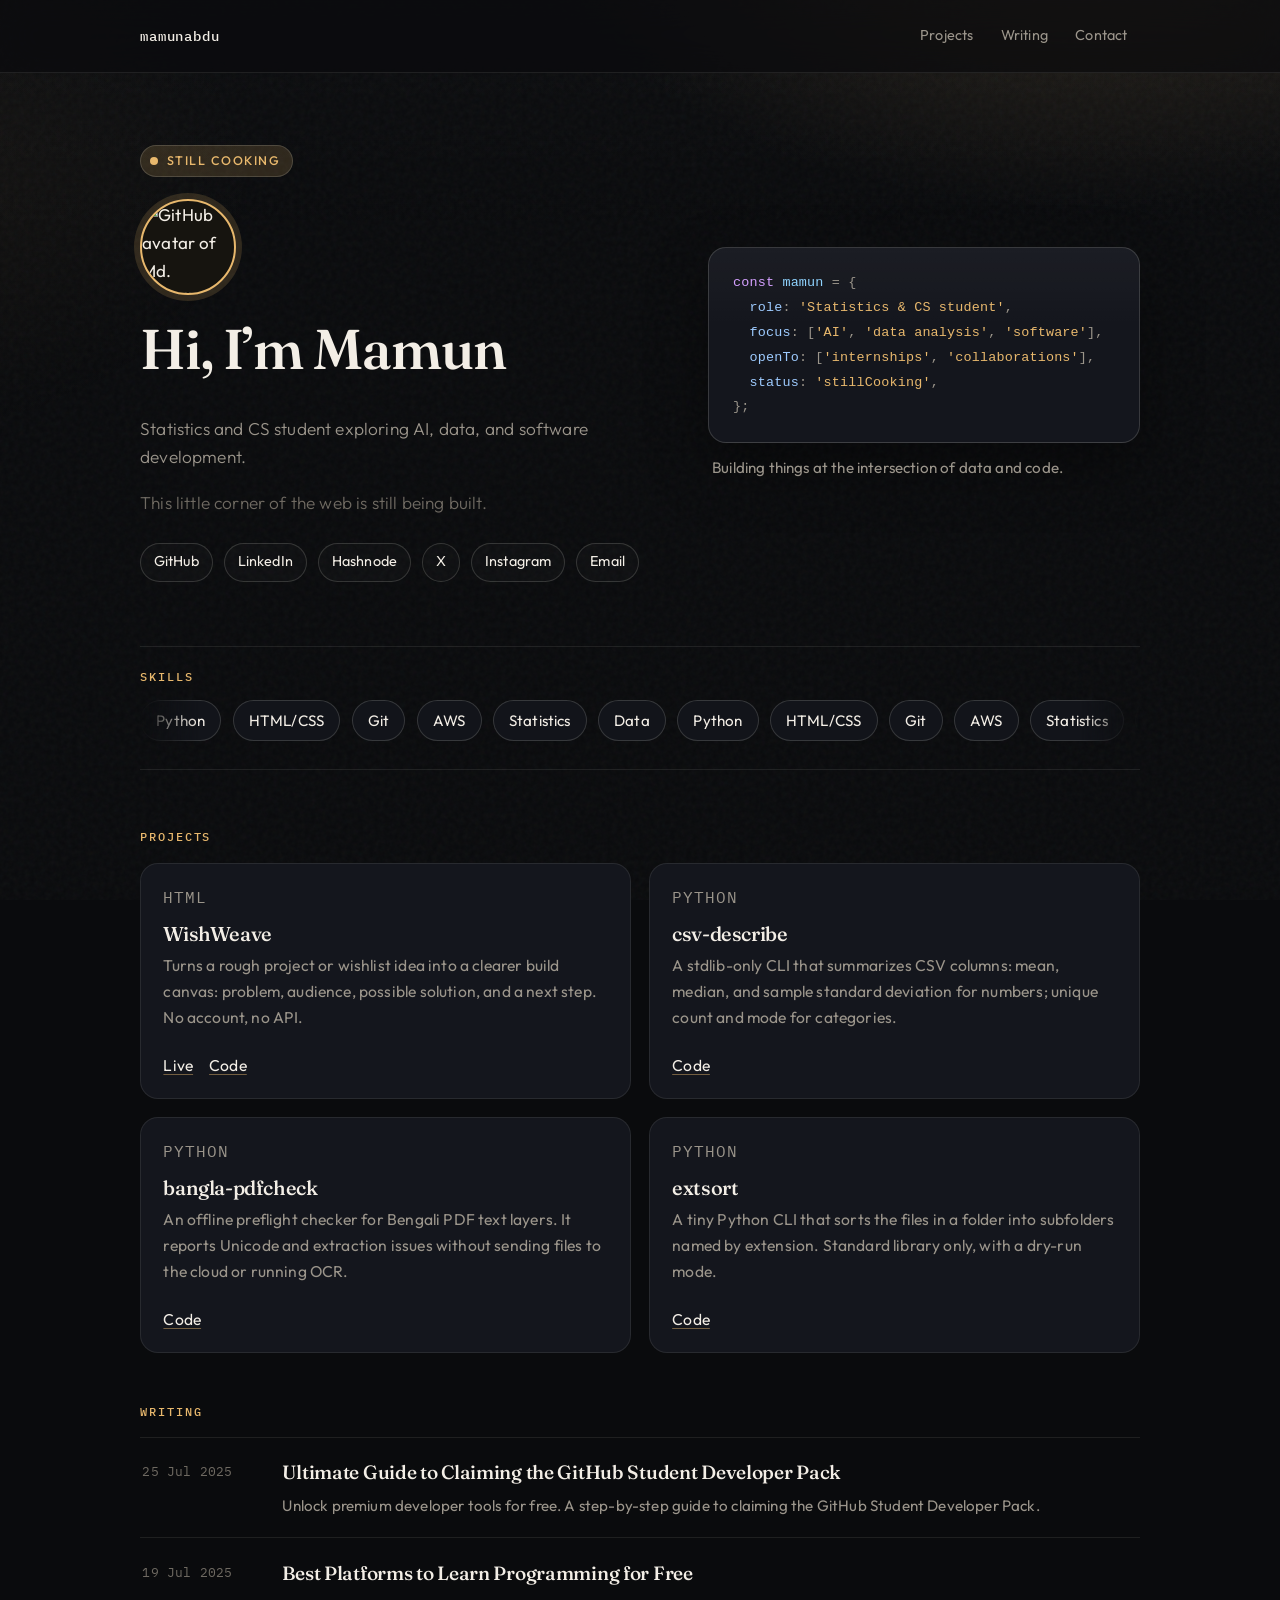
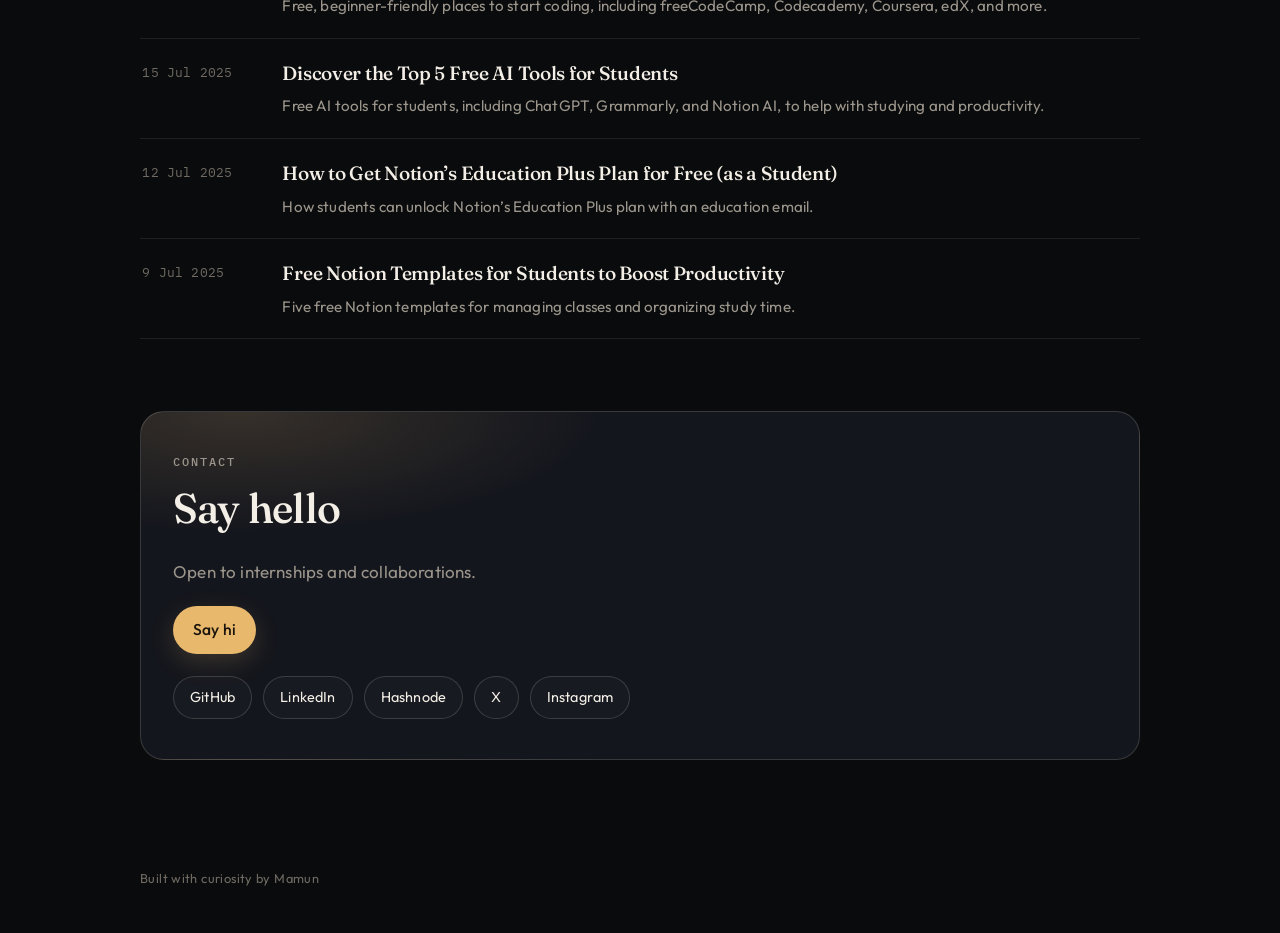
==== index.html @ 22024503 "Add caption under code card" ====
<!DOCTYPE html>
<html lang="en">
<head>
  <meta charset="utf-8" />
  <meta name="viewport" content="width=device-width, initial-scale=1" />
  <title>Md. Abdullah Al Mamun · Still cooking</title>
  <meta name="description" content="Statistics and CS student exploring AI, data, and software development." />
  <meta name="author" content="Md. Abdullah Al Mamun" />
  <meta name="theme-color" content="#0a0b0d" />
  <link rel="canonical" href="https://mamunabdu.com/" />

  <meta property="og:type" content="website" />
  <meta property="og:title" content="Md. Abdullah Al Mamun · Still cooking" />
  <meta property="og:description" content="Statistics and CS student exploring AI, data, and software development." />
  <meta property="og:url" content="https://mamunabdu.com/" />
  <meta property="og:image" content="https://mamunabdu.com/og-image.png" />
  <meta property="og:image:width" content="1200" />
  <meta property="og:image:height" content="630" />
  <meta property="og:site_name" content="mamunabdu.com" />
  <meta property="og:locale" content="en_US" />

  <meta name="twitter:card" content="summary_large_image" />
  <meta name="twitter:site" content="@mamunabdux" />
  <meta name="twitter:title" content="Md. Abdullah Al Mamun · Still cooking" />
  <meta name="twitter:description" content="Statistics and CS student exploring AI, data, and software development." />
  <meta name="twitter:image" content="https://mamunabdu.com/og-image.png" />

  <link rel="icon" href="favicon.ico" sizes="any" />
  <link rel="icon" type="image/png" sizes="32x32" href="favicon-32.png" />
  <link rel="icon" type="image/png" sizes="64x64" href="favicon-64.png" />
  <link rel="apple-touch-icon" href="apple-touch-icon.png" />

  <link rel="preconnect" href="https://fonts.googleapis.com" />
  <link rel="preconnect" href="https://fonts.gstatic.com" crossorigin />
  <link href="https://fonts.googleapis.com/css2?family=Fraunces:SOFT,opsz,wght@50,9..144,400..700&family=IBM+Plex+Mono:wght@400;500&family=Outfit:wght@300;400;500;600&display=swap" rel="stylesheet" />
  <link rel="stylesheet" href="styles.css" />
  <script>document.documentElement.classList.add("js");</script>
</head>
<body>
  <a class="skip" href="#main">Skip to content</a>

  <header class="site-header">
    <div class="header-inner">
      <a class="wordmark" href="./">mamunabdu</a>
      <nav aria-label="Primary">
        <a href="#projects">Projects</a>
        <a href="#writing">Writing</a>
        <a href="#contact">Contact</a>
      </nav>
    </div>
  </header>

  <main id="main">
    <section class="hero">
      <div class="hero-copy">
        <p class="status"><span class="ember" aria-hidden="true"></span> Still cooking</p>
        <img
          class="avatar"
          src="https://avatars.githubusercontent.com/u/95682988?v=4"
          alt="GitHub avatar of Md. Abdullah Al Mamun, a pixel-art hooded figure"
          width="128"
          height="128"
        />
        <h1>Hi, I’m Mamun</h1>
        <p class="lede">
          Statistics and CS student exploring AI, data, and software development.
        </p>
        <p class="lede lede-soft">
          This little corner of the web is still being built.
        </p>
        <div class="socials" aria-label="Social links">
          <a href="https://github.com/mamun-abdu" target="_blank" rel="noopener noreferrer">GitHub</a>
          <a href="https://linkedin.com/in/mamunabdu" target="_blank" rel="noopener noreferrer">LinkedIn</a>
          <a href="https://mamunabdu.hashnode.dev/" target="_blank" rel="noopener noreferrer">Hashnode</a>
          <a href="https://x.com/mamunabdux" target="_blank" rel="noopener noreferrer">X</a>
          <a href="https://www.instagram.com/mamunabdux" target="_blank" rel="noopener noreferrer">Instagram</a>
          <a href="mailto:hello@mamunabdu.pro.bd">Email</a>
        </div>
      </div>

      <div class="code-wrap">
      <pre class="code-card" tabindex="0" aria-label="A short profile, written as a JavaScript object"><code><span class="kw">const</span> <span class="id">mamun</span> <span class="op">=</span> <span class="p">{</span>
  <span class="key">role</span><span class="p">:</span> <span class="str">'Statistics &amp; CS student'</span><span class="p">,</span>
  <span class="key">focus</span><span class="p">:</span> <span class="p">[</span><span class="str">'AI'</span><span class="p">,</span> <span class="str">'data analysis'</span><span class="p">,</span> <span class="str">'software'</span><span class="p">],</span>
  <span class="key">openTo</span><span class="p">:</span> <span class="p">[</span><span class="str">'internships'</span><span class="p">,</span> <span class="str">'collaborations'</span><span class="p">],</span>
  <span class="key">status</span><span class="p">:</span> <span class="str">'stillCooking'</span><span class="p">,</span>
<span class="p">};</span></code></pre>
        <p class="code-caption">Building things at the intersection of data and code.</p>
      </div>
    </section>

    <section class="skills reveal" aria-label="Skills">
      <p class="eyebrow">Skills</p>
      <div class="marquee" data-marquee>
        <div class="marquee-track">
          <ul class="skill-list">
            <li>Python</li>
            <li>HTML/CSS</li>
            <li>Git</li>
            <li>AWS</li>
            <li>Statistics</li>
            <li>Data</li>
          </ul>
          <ul class="skill-list" aria-hidden="true">
            <li>Python</li>
            <li>HTML/CSS</li>
            <li>Git</li>
            <li>AWS</li>
            <li>Statistics</li>
            <li>Data</li>
          </ul>
        </div>
      </div>
    </section>

    <section id="projects" class="section reveal">
      <h2 class="section-heading">Projects</h2>
      <div class="card-grid">
        <article class="card">
          <p class="card-meta"><span>HTML</span></p>
          <h3><a href="https://github.com/mamun-abdu/wishweave-showcase" target="_blank" rel="noopener noreferrer">WishWeave</a></h3>
          <p>Turns a rough project or wishlist idea into a clearer build canvas: problem, audience, possible solution, and a next step. No account, no API.</p>
          <p class="card-links">
            <a href="https://mamun-abdu.github.io/wishweave-showcase/" target="_blank" rel="noopener noreferrer">Live</a>
            <a href="https://github.com/mamun-abdu/wishweave-showcase" target="_blank" rel="noopener noreferrer">Code</a>
          </p>
        </article>
        <article class="card">
          <p class="card-meta"><span>Python</span></p>
          <h3><a href="https://github.com/mamun-abdu/csv-describe" target="_blank" rel="noopener noreferrer">csv-describe</a></h3>
          <p>A stdlib-only CLI that summarizes CSV columns: mean, median, and sample standard deviation for numbers; unique count and mode for categories.</p>
          <p class="card-links">
            <a href="https://github.com/mamun-abdu/csv-describe" target="_blank" rel="noopener noreferrer">Code</a>
          </p>
        </article>
        <article class="card">
          <p class="card-meta"><span>Python</span></p>
          <h3><a href="https://github.com/mamun-abdu/bangla-pdfcheck" target="_blank" rel="noopener noreferrer">bangla-pdfcheck</a></h3>
          <p>An offline preflight checker for Bengali PDF text layers. It reports Unicode and extraction issues without sending files to the cloud or running OCR.</p>
          <p class="card-links">
            <a href="https://github.com/mamun-abdu/bangla-pdfcheck" target="_blank" rel="noopener noreferrer">Code</a>
          </p>
        </article>
        <article class="card">
          <p class="card-meta"><span>Python</span></p>
          <h3><a href="https://github.com/mamun-abdu/extsort" target="_blank" rel="noopener noreferrer">extsort</a></h3>
          <p>A tiny Python CLI that sorts the files in a folder into subfolders named by extension. Standard library only, with a dry-run mode.</p>
          <p class="card-links">
            <a href="https://github.com/mamun-abdu/extsort" target="_blank" rel="noopener noreferrer">Code</a>
          </p>
        </article>
      </div>
    </section>

    <section id="writing" class="section reveal">
      <h2 class="section-heading">Writing</h2>
      <ul class="post-list" id="posts">
        <!-- Filled by script.js; static fallback is also in the markup below for no-JS. -->
        <li>
          <a href="https://mamunabdu.hashnode.dev/ultimate-guide-to-claiming-the-github-student-developer-pack" target="_blank" rel="noopener noreferrer">
            <time datetime="2025-07-25">25 Jul 2025</time>
            <span class="post-title">Ultimate Guide to Claiming the GitHub Student Developer Pack</span>
            <span class="post-brief">Unlock premium developer tools for free. A step-by-step guide to claiming the GitHub Student Developer Pack.</span>
          </a>
        </li>
        <li>
          <a href="https://mamunabdu.hashnode.dev/best-platforms-to-learn-programming-for-free" target="_blank" rel="noopener noreferrer">
            <time datetime="2025-07-19">19 Jul 2025</time>
            <span class="post-title">Best Platforms to Learn Programming for Free</span>
            <span class="post-brief">Free, beginner-friendly places to start coding, including freeCodeCamp, Codecademy, Coursera, edX, and more.</span>
          </a>
        </li>
        <li>
          <a href="https://mamunabdu.hashnode.dev/discover-the-top-5-free-ai-tools-for-students" target="_blank" rel="noopener noreferrer">
            <time datetime="2025-07-15">15 Jul 2025</time>
            <span class="post-title">Discover the Top 5 Free AI Tools for Students</span>
            <span class="post-brief">Free AI tools for students, including ChatGPT, Grammarly, and Notion AI, to help with studying and productivity.</span>
          </a>
        </li>
        <li>
          <a href="https://mamunabdu.hashnode.dev/how-to-get-notions-education-plus-plan-for-free-as-a-student" target="_blank" rel="noopener noreferrer">
            <time datetime="2025-07-12">12 Jul 2025</time>
            <span class="post-title">How to Get Notion’s Education Plus Plan for Free (as a Student)</span>
            <span class="post-brief">How students can unlock Notion’s Education Plus plan with an education email.</span>
          </a>
        </li>
        <li>
          <a href="https://mamunabdu.hashnode.dev/free-notion-templates-for-students-to-boost-productivity" target="_blank" rel="noopener noreferrer">
            <time datetime="2025-07-09">9 Jul 2025</time>
            <span class="post-title">Free Notion Templates for Students to Boost Productivity</span>
            <span class="post-brief">Five free Notion templates for managing classes and organizing study time.</span>
          </a>
        </li>
      </ul>
    </section>

    <section id="contact" class="contact reveal">
      <p class="eyebrow">Contact</p>
      <h2>Say hello</h2>
      <p>
        Open to internships and collaborations.
      </p>
      <a class="email-btn" href="mailto:hello@mamunabdu.pro.bd">Say hi</a>
      <div class="socials socials-lg" aria-label="Social links">
        <a href="https://github.com/mamun-abdu" target="_blank" rel="noopener noreferrer">GitHub</a>
        <a href="https://linkedin.com/in/mamunabdu" target="_blank" rel="noopener noreferrer">LinkedIn</a>
        <a href="https://mamunabdu.hashnode.dev/" target="_blank" rel="noopener noreferrer">Hashnode</a>
        <a href="https://x.com/mamunabdux" target="_blank" rel="noopener noreferrer">X</a>
        <a href="https://www.instagram.com/mamunabdux" target="_blank" rel="noopener noreferrer">Instagram</a>
      </div>
    </section>
  </main>

  <footer class="site-footer">
    <p>Built with curiosity by Mamun</p>
  </footer>

  <script src="script.js"></script>
</body>
</html>
---- styles.css ----
/* mamunabdu.com — dark, warm, still cooking */
:root {
  --bg: #0a0b0d;
  --bg-elev: #12141a;
  --bg-card: #14161d;
  --text: #f3eee6;
  --muted: #9b958b;
  --faint: #6f6a62;
  --accent: #e8b86d;
  --accent-dim: rgba(232, 184, 109, 0.16);
  --accent-glow: rgba(232, 184, 109, 0.22);
  --line: rgba(243, 238, 230, 0.09);
  --line-strong: rgba(243, 238, 230, 0.16);
  --shadow: 0 24px 60px rgba(0, 0, 0, 0.35);
  --serif: "Fraunces", "Times New Roman", serif;
  --sans: "Outfit", system-ui, sans-serif;
  --mono: "IBM Plex Mono", ui-monospace, monospace;
  --radius: 18px;
  --max: 1080px;
  --header: 72px;
}

*,
*::before,
*::after {
  box-sizing: border-box;
}

html {
  scroll-behavior: smooth;
  scroll-padding-top: calc(var(--header) + 0.75rem);
}

html:focus-within {
  scroll-behavior: smooth;
}

#projects,
#writing,
#contact {
  scroll-margin-top: calc(var(--header) + 0.75rem);
}

body {
  margin: 0;
  min-height: 100vh;
  background: var(--bg);
  color: var(--text);
  font-family: var(--sans);
  font-weight: 400;
  font-size: 1.0625rem;
  line-height: 1.65;
  letter-spacing: 0.01em;
  text-rendering: optimizeLegibility;
  -webkit-font-smoothing: antialiased;
}

body::before {
  content: "";
  position: fixed;
  inset: 0;
  pointer-events: none;
  z-index: 0;
  background:
    radial-gradient(900px 500px at 85% -10%, rgba(232, 184, 109, 0.14), transparent 60%),
    radial-gradient(700px 480px at -10% 20%, rgba(232, 184, 109, 0.05), transparent 55%),
    linear-gradient(180deg, rgba(255, 255, 255, 0.015), transparent 28%);
}

body::after {
  content: "";
  position: fixed;
  inset: 0;
  pointer-events: none;
  z-index: 1;
  opacity: 0.04;
  background-image: url("data:image/svg+xml,%3Csvg viewBox='0 0 200 200' xmlns='http://www.w3.org/2000/svg'%3E%3Cfilter id='n'%3E%3CfeTurbulence type='fractalNoise' baseFrequency='.85' numOctaves='4' stitchTiles='stitch'/%3E%3C/filter%3E%3Crect width='100%25' height='100%25' filter='url(%23n)'/%3E%3C/svg%3E");
}

.skip {
  position: absolute;
  left: 1rem;
  top: -4rem;
  z-index: 20;
  padding: 0.5rem 0.8rem;
  background: var(--accent);
  color: #1a140c;
  border-radius: 8px;
  font-weight: 600;
}

.skip:focus {
  top: 1rem;
}

a {
  color: var(--text);
  text-decoration-color: rgba(232, 184, 109, 0.45);
  text-decoration-thickness: 1px;
  text-underline-offset: 0.22em;
  transition: color 0.2s ease, text-decoration-color 0.2s ease;
}

a:hover {
  color: var(--accent);
  text-decoration-color: var(--accent);
}

:focus-visible {
  outline: 2px solid var(--accent);
  outline-offset: 3px;
  border-radius: 4px;
}

img {
  max-width: 100%;
  display: block;
}

h1, h2, h3 {
  font-family: var(--serif);
  font-optical-sizing: auto;
  font-weight: 520;
  letter-spacing: -0.02em;
  line-height: 1.15;
  margin: 0 0 0.6em;
}

h1 {
  font-size: clamp(2.15rem, 5.4vw, 3.5rem);
  font-weight: 560;
}

h2 {
  font-size: clamp(1.8rem, 3.4vw, 2.6rem);
}

h3 {
  font-size: 1.25rem;
  margin-bottom: 0.4em;
}

p {
  margin: 0 0 1em;
}

.site-header,
main,
.site-footer {
  position: relative;
  z-index: 2;
}

.site-header {
  position: sticky;
  top: 0;
  z-index: 10;
  background: color-mix(in srgb, var(--bg) 70%, transparent);
  backdrop-filter: blur(20px) saturate(1.2);
  -webkit-backdrop-filter: blur(20px) saturate(1.2);
  border-bottom: 1px solid var(--line);
}

.header-inner {
  display: flex;
  flex-wrap: nowrap;
  align-items: center;
  justify-content: space-between;
  gap: 1rem;
  max-width: var(--max);
  margin: 0 auto;
  min-height: var(--header);
  padding: 0 clamp(1.25rem, 4vw, 2.5rem);
}

.wordmark {
  flex: 0 1 auto;
  min-width: 0;
  font-family: var(--mono);
  font-size: 0.9rem;
  font-weight: 500;
  letter-spacing: 0.06em;
  text-decoration: none;
  color: var(--text);
  white-space: nowrap;
}

.wordmark:hover {
  color: var(--accent);
}

.site-header nav {
  display: flex;
  align-items: center;
  flex-wrap: nowrap;
  flex: 0 0 auto;
  gap: 0.15rem;
  margin-left: auto;
  white-space: nowrap;
}

.site-header nav a {
  position: relative;
  padding: 0.38rem 0.78rem;
  border-radius: 999px;
  font-size: 0.9rem;
  color: var(--muted);
  text-decoration: none;
  transition: color 0.2s ease, background 0.2s ease;
}

.site-header nav a:hover {
  color: var(--text);
  background: rgba(243, 238, 230, 0.05);
}

.site-header nav a.is-active,
.site-header nav a[aria-current="location"] {
  color: var(--text);
  background: var(--accent-dim);
}

main {
  max-width: var(--max);
  margin: 0 auto;
  padding: 0 clamp(1.25rem, 4vw, 2.5rem) 5rem;
}

.hero {
  display: grid;
  grid-template-columns: minmax(0, 1.1fr) minmax(280px, 0.9fr);
  gap: 3rem 2.5rem;
  align-items: center;
  padding: 4.5rem 0 3.5rem;
}

.hero-copy {
  min-width: 0;
}

.status {
  display: inline-flex;
  align-items: center;
  gap: 0.55rem;
  margin: 0 0 1.4rem;
  padding: 0.28rem 0.75rem 0.28rem 0.55rem;
  border: 1px solid var(--line-strong);
  border-radius: 999px;
  background: var(--accent-dim);
  color: var(--accent);
  font-size: 0.78rem;
  font-weight: 500;
  letter-spacing: 0.12em;
  text-transform: uppercase;
}

.ember {
  width: 8px;
  height: 8px;
  border-radius: 50%;
  background: var(--accent);
  box-shadow: 0 0 0 0 var(--accent-glow);
  animation: pulse 2.2s ease-out infinite;
}

@keyframes pulse {
  0% { box-shadow: 0 0 0 0 var(--accent-glow); }
  70% { box-shadow: 0 0 0 10px transparent; }
  100% { box-shadow: 0 0 0 0 transparent; }
}

.avatar {
  width: 96px;
  height: 96px;
  margin: 0 0 1.35rem;
  border-radius: 50%;
  border: 2px solid var(--accent);
  background: #16140f;
  box-shadow: 0 0 0 6px var(--accent-dim);
  image-rendering: pixelated;
  image-rendering: crisp-edges;
}

.lede {
  max-width: 38rem;
  color: var(--muted);
  font-size: 1.08rem;
  font-weight: 300;
}

.lede-soft {
  color: var(--faint);
}

.socials {
  display: flex;
  flex-wrap: wrap;
  gap: 0.55rem 0.7rem;
  margin-top: 1.6rem;
}

.socials a {
  display: inline-flex;
  align-items: center;
  padding: 0.4rem 0.8rem;
  border: 1px solid var(--line-strong);
  border-radius: 999px;
  color: var(--text);
  text-decoration: none;
  font-size: 0.9rem;
  background: rgba(255, 255, 255, 0.02);
}

.socials a:hover {
  border-color: var(--accent);
  background: var(--accent-dim);
  color: var(--accent);
}

.socials-lg a {
  padding: 0.55rem 1rem;
}

.code-wrap {
  min-width: 0;
}

.code-caption {
  margin: 0.9rem 0.25rem 0;
  color: var(--muted);
  font-size: 0.95rem;
  line-height: 1.5;
}

.code-card {
  margin: 0;
  padding: 1.4rem 1.5rem;
  border: 1px solid var(--line-strong);
  border-radius: var(--radius);
  background:
    linear-gradient(180deg, rgba(255,255,255,0.03), transparent 40%),
    var(--bg-card);
  box-shadow: var(--shadow);
  overflow: auto;
  font-family: var(--mono);
  font-size: 0.84rem;
  line-height: 1.7;
  color: var(--text);
}

.code-card .kw { color: #d4a0ff; }
.code-card .id { color: #8fd3ff; }
.code-card .key { color: #9ecbff; }
.code-card .str { color: var(--accent); }
.code-card .op,
.code-card .p { color: var(--muted); }

.skills {
  margin: 0.5rem 0 1rem;
  padding: 1.25rem 0 1.75rem;
  border-top: 1px solid var(--line);
  border-bottom: 1px solid var(--line);
}

.eyebrow {
  margin: 0 0 0.85rem;
  font-family: var(--mono);
  font-size: 0.75rem;
  font-weight: 500;
  letter-spacing: 0.16em;
  text-transform: uppercase;
  color: var(--accent);
}

.marquee {
  overflow: hidden;
  mask-image: linear-gradient(90deg, transparent, #000 6%, #000 94%, transparent);
}

.marquee-track {
  display: flex;
  width: max-content;
  animation: scroll 28s linear infinite;
}

.marquee:hover .marquee-track {
  animation-play-state: paused;
}

@keyframes scroll {
  from { transform: translateX(0); }
  to { transform: translateX(-50%); }
}

.skill-list {
  display: flex;
  gap: 0.7rem;
  margin: 0;
  padding: 0 0.7rem 0 0;
  list-style: none;
}

.skill-list li {
  flex: none;
  padding: 0.45rem 0.95rem;
  border: 1px solid var(--line-strong);
  border-radius: 999px;
  background: var(--bg-elev);
  color: var(--text);
  font-size: 0.95rem;
  white-space: nowrap;
}

.section {
  padding: 2.75rem 0 0.5rem;
}

.section-heading {
  font-family: var(--mono);
  font-size: 0.75rem;
  font-weight: 500;
  letter-spacing: 0.16em;
  text-transform: uppercase;
  color: var(--accent);
  margin: 0 0 1.15rem;
}

.card-grid {
  display: grid;
  grid-template-columns: repeat(2, minmax(0, 1fr));
  gap: 1.1rem;
}

.card {
  display: flex;
  flex-direction: column;
  padding: 1.35rem 1.4rem 1.2rem;
  border: 1px solid var(--line);
  border-radius: var(--radius);
  background: var(--bg-card);
  transition: border-color 0.25s ease, transform 0.25s ease, box-shadow 0.25s ease;
}

.card:hover {
  border-color: rgba(232, 184, 109, 0.42);
  transform: translateY(-4px);
  box-shadow: 0 14px 36px rgba(0, 0, 0, 0.3), 0 0 0 1px rgba(232, 184, 109, 0.16);
}

.card-meta {
  display: flex;
  gap: 0.6rem;
  margin: 0 0 0.7rem;
  color: var(--faint);
  font-family: var(--mono);
  font-size: 0.75rem;
  letter-spacing: 0.06em;
  text-transform: uppercase;
}

.card h3 a {
  text-decoration: none;
}

.card p {
  color: var(--muted);
  font-size: 0.98rem;
  flex: 1;
}

.card-links {
  display: flex;
  gap: 1rem;
  margin: 0.4rem 0 0;
  font-size: 0.92rem;
}

.post-list {
  list-style: none;
  margin: 0;
  padding: 0;
  border-top: 1px solid var(--line);
}

.post-list li a {
  display: grid;
  grid-template-columns: 7.5rem 1fr;
  grid-template-areas:
    "time title"
    "time brief";
  column-gap: 1.25rem;
  padding: 1.2rem 0.15rem;
  border-bottom: 1px solid var(--line);
  text-decoration: none;
  color: inherit;
}

.post-list time {
  grid-area: time;
  font-family: var(--mono);
  font-size: 0.8rem;
  color: var(--faint);
  padding-top: 0.25rem;
}

.post-title {
  grid-area: title;
  font-family: var(--serif);
  font-size: 1.2rem;
  font-weight: 520;
  letter-spacing: -0.015em;
}

.post-brief {
  grid-area: brief;
  margin-top: 0.25rem;
  color: var(--muted);
  font-size: 0.95rem;
}

.post-list li a:hover .post-title {
  color: var(--accent);
}

.contact {
  margin-top: 4rem;
  padding: 2.5rem 2rem;
  border: 1px solid var(--line-strong);
  border-radius: 24px;
  background:
    radial-gradient(600px 200px at 10% 0%, var(--accent-dim), transparent 60%),
    var(--bg-card);
}

.contact p {
  max-width: 36rem;
  color: var(--muted);
}

.email-btn {
  display: inline-flex;
  align-items: center;
  justify-content: center;
  margin: 0.15rem 0 1.35rem;
  padding: 0.72rem 1.25rem;
  border-radius: 999px;
  background: var(--accent);
  color: #1a140c;
  font-weight: 500;
  font-size: 0.98rem;
  letter-spacing: 0.01em;
  text-decoration: none;
  box-shadow: 0 8px 24px rgba(232, 184, 109, 0.18);
  transition: background 0.2s ease, transform 0.2s ease, box-shadow 0.2s ease;
}

.email-btn:hover {
  color: #1a140c;
  background: #f0c588;
  text-decoration: none;
  transform: translateY(-1px);
  box-shadow: 0 10px 28px rgba(232, 184, 109, 0.28);
}

.contact .socials {
  margin-top: 0;
}

.site-footer {
  max-width: var(--max);
  margin: 0 auto;
  padding: 1.75rem clamp(1.25rem, 4vw, 2.5rem) 2.75rem;
  color: var(--faint);
  font-size: 0.8rem;
  letter-spacing: 0.03em;
}

.site-footer p {
  margin: 0;
}

::selection {
  background: var(--accent);
  color: #1a140c;
}

.js .reveal {
  opacity: 0;
  transform: translateY(18px);
  transition: opacity 0.7s ease, transform 0.7s ease;
}

.js .reveal.is-visible {
  opacity: 1;
  transform: none;
}

@media (max-width: 860px) {
  .hero {
    grid-template-columns: 1fr;
    padding-top: 2.8rem;
    gap: 2rem;
  }

  .card-grid {
    grid-template-columns: 1fr;
  }

  .post-list li a {
    grid-template-columns: 1fr;
    grid-template-areas:
      "time"
      "title"
      "brief";
    row-gap: 0.2rem;
  }
}

@media (max-width: 600px) {
  :root {
    --header: 52px;
  }

  .header-inner {
    min-height: var(--header);
    gap: 0.4rem;
    padding: 0 1rem;
    -webkit-text-size-adjust: 100%;
    text-size-adjust: 100%;
  }

  .wordmark {
    font-size: 0.8rem;
    letter-spacing: 0.04em;
  }

  .site-header nav {
    gap: 0;
  }

  .site-header nav a {
    font-size: 0.78rem;
    padding: 0.28rem 0.45rem;
  }

  .contact {
    padding: 1.7rem 1.2rem;
  }

  .email-btn {
    width: 100%;
  }
}

/* Prefer hiding the brand text over wrapping the bar. */
@media (max-width: 339px) {
  .wordmark {
    width: 0;
    height: 0;
    margin: 0;
    padding: 0;
    overflow: hidden;
    opacity: 0;
    pointer-events: none;
  }
}

@media (prefers-reduced-motion: reduce) {
  html { scroll-behavior: auto; }
  .ember { animation: none; }
  .marquee { mask-image: none; overflow: visible; }
  .marquee-track { animation: none; width: auto; flex-wrap: wrap; }
  .skill-list[aria-hidden="true"] { display: none; }
  .skill-list { flex-wrap: wrap; padding: 0; }
  .js .reveal,
  .js .reveal.is-visible {
    opacity: 1;
    transform: none;
    transition: none;
  }
  .card,
  .email-btn { transition: none; }
  .card:hover,
  .email-btn:hover { transform: none; }
}
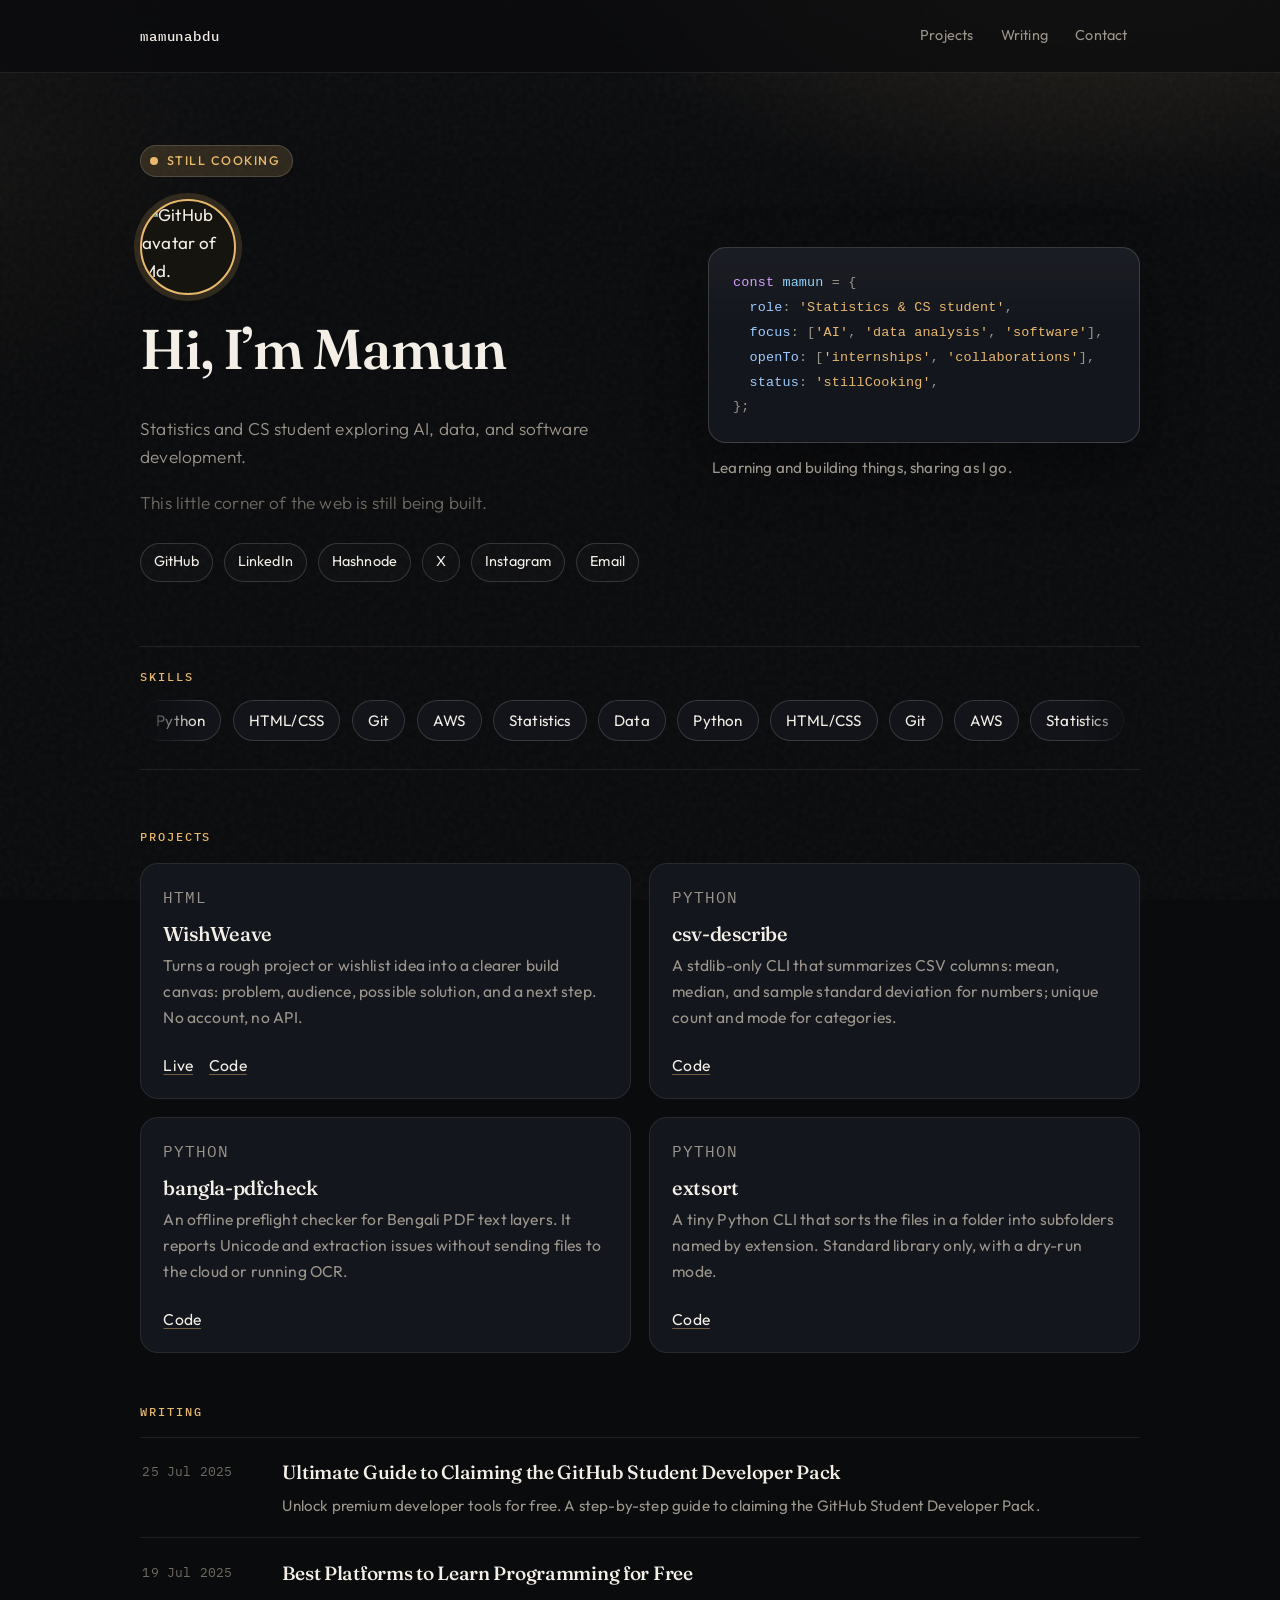
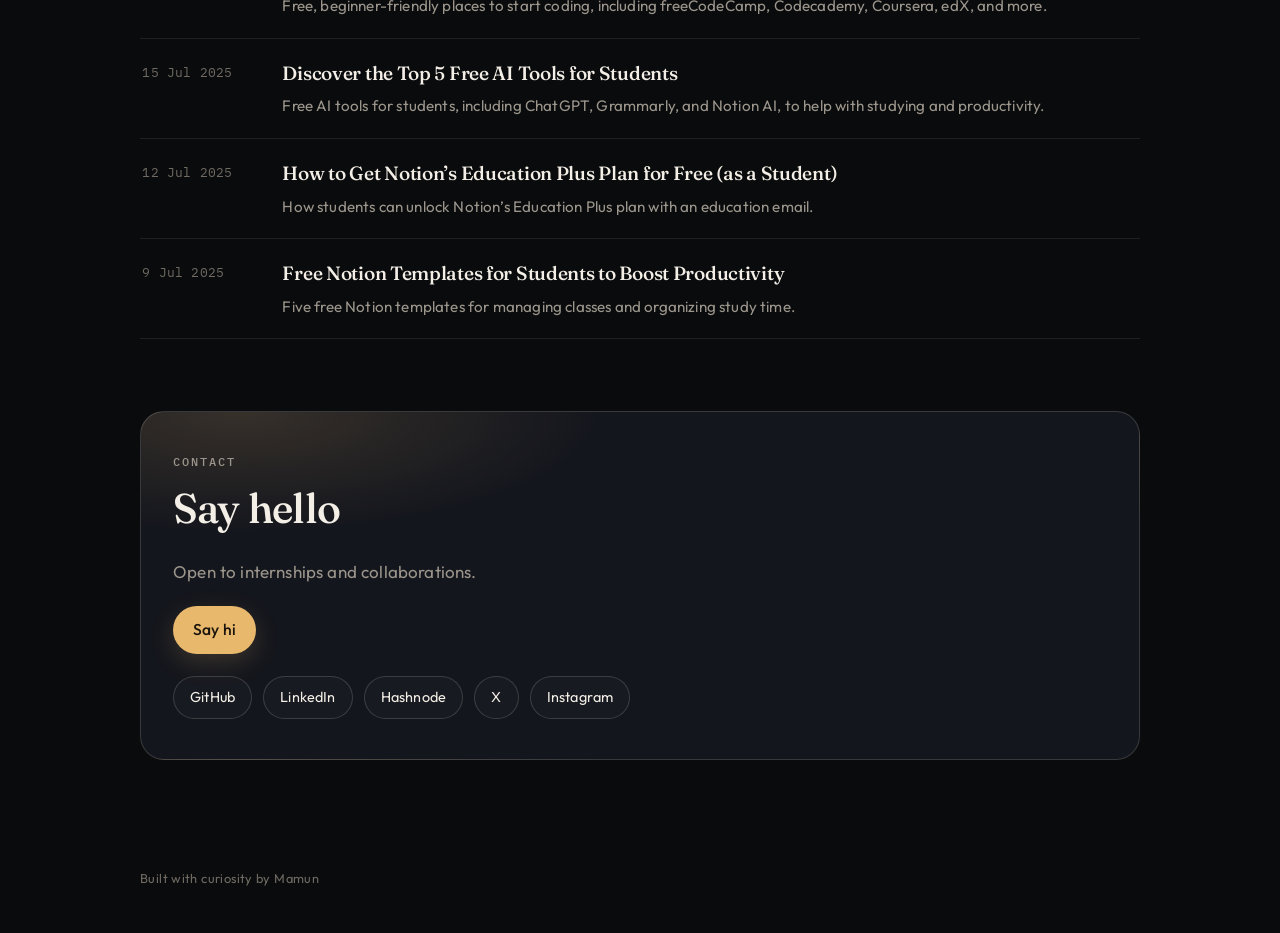
==== commit c285d8bf: "New code card tagline" ====
--- a/index.html
+++ b/index.html
@@ -85,7 +85,7 @@
   <span class="key">openTo</span><span class="p">:</span> <span class="p">[</span><span class="str">'internships'</span><span class="p">,</span> <span class="str">'collaborations'</span><span class="p">],</span>
   <span class="key">status</span><span class="p">:</span> <span class="str">'stillCooking'</span><span class="p">,</span>
 <span class="p">};</span></code></pre>
-        <p class="code-caption">Building things at the intersection of data and code.</p>
+        <p class="code-caption">Learning and building things, sharing as I go.</p>
       </div>
     </section>
 
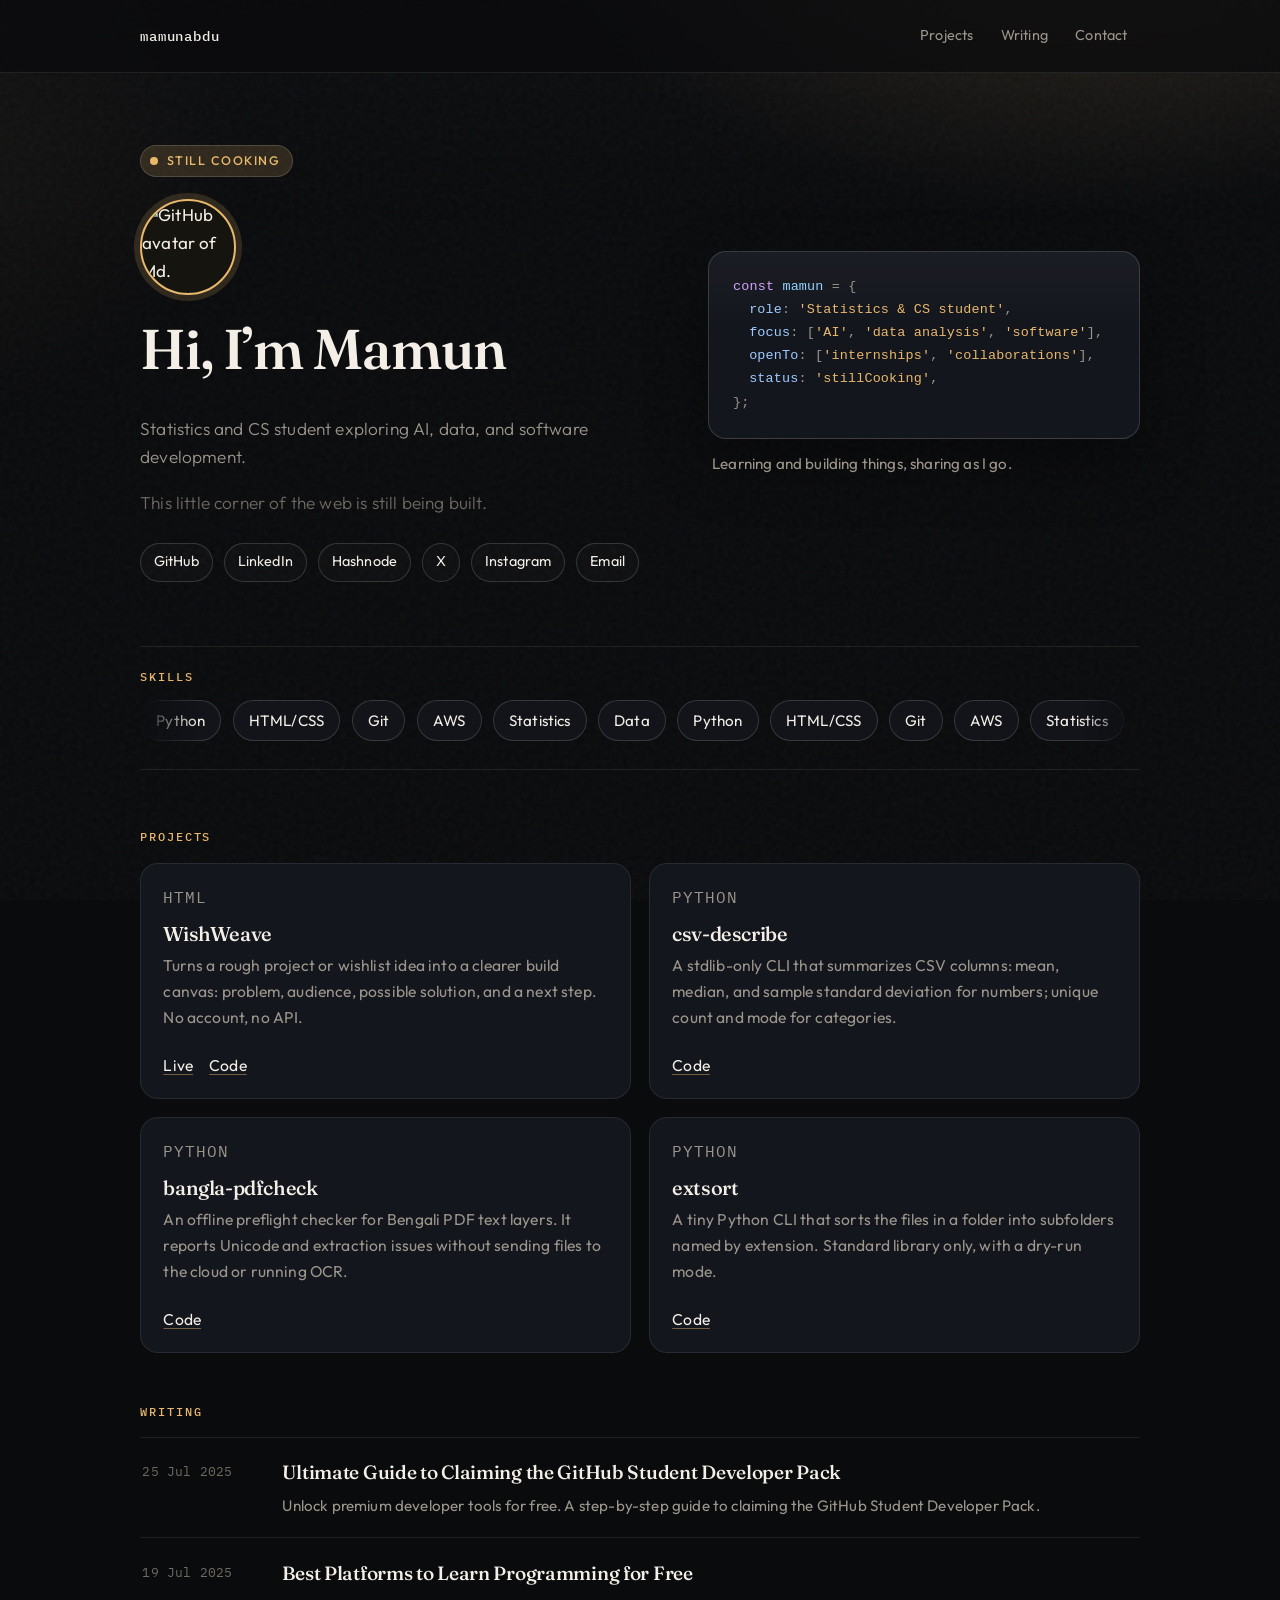
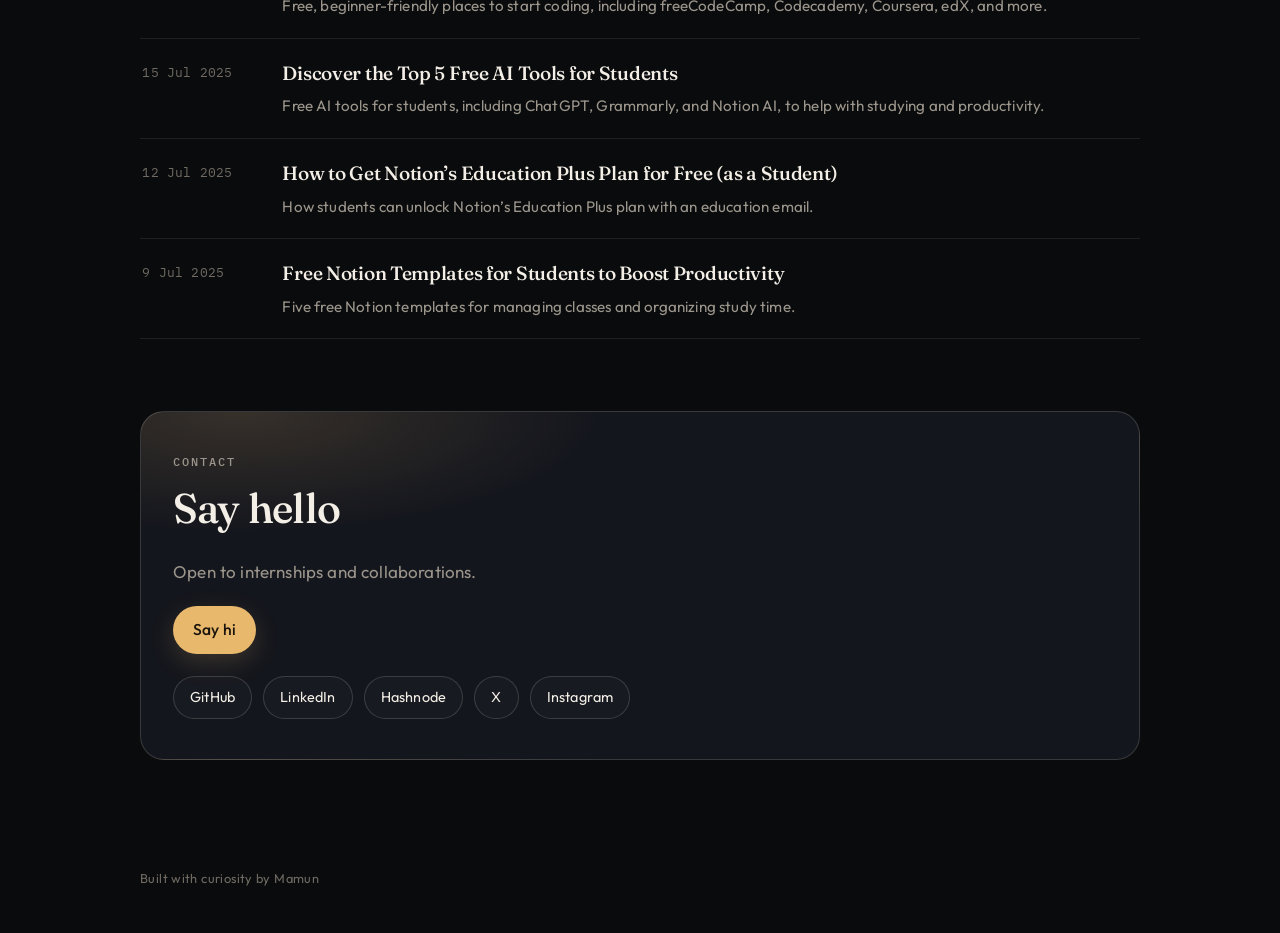
==== commit ca04df83: "QA fixes: nav highlight on click, code card wrap, seamless skills loop, 404 assets, drop failing RSS" ====
--- a/index.html
+++ b/index.html
@@ -79,12 +79,7 @@
       </div>
 
       <div class="code-wrap">
-      <pre class="code-card" tabindex="0" aria-label="A short profile, written as a JavaScript object"><code><span class="kw">const</span> <span class="id">mamun</span> <span class="op">=</span> <span class="p">{</span>
-  <span class="key">role</span><span class="p">:</span> <span class="str">'Statistics &amp; CS student'</span><span class="p">,</span>
-  <span class="key">focus</span><span class="p">:</span> <span class="p">[</span><span class="str">'AI'</span><span class="p">,</span> <span class="str">'data analysis'</span><span class="p">,</span> <span class="str">'software'</span><span class="p">],</span>
-  <span class="key">openTo</span><span class="p">:</span> <span class="p">[</span><span class="str">'internships'</span><span class="p">,</span> <span class="str">'collaborations'</span><span class="p">],</span>
-  <span class="key">status</span><span class="p">:</span> <span class="str">'stillCooking'</span><span class="p">,</span>
-<span class="p">};</span></code></pre>
+      <pre class="code-card" tabindex="0" aria-label="A short profile, written as a JavaScript object"><code><span class="kw">const</span> <span class="id">mamun</span> <span class="op">=</span> <span class="p">{</span><span class="ln"><span class="key">role</span><span class="p">:</span> <span class="str">'Statistics &amp; CS student'</span><span class="p">,</span></span><span class="ln"><span class="key">focus</span><span class="p">:</span> <span class="p">[</span><span class="str">'AI'</span><span class="p">,</span> <span class="str">'data analysis'</span><span class="p">,</span> <span class="str">'software'</span><span class="p">],</span></span><span class="ln"><span class="key">openTo</span><span class="p">:</span> <span class="p">[</span><span class="str">'internships'</span><span class="p">,</span> <span class="str">'collaborations'</span><span class="p">],</span></span><span class="ln"><span class="key">status</span><span class="p">:</span> <span class="str">'stillCooking'</span><span class="p">,</span></span><span class="p">};</span></code></pre>
         <p class="code-caption">Learning and building things, sharing as I go.</p>
       </div>
     </section>
@@ -94,6 +89,22 @@
       <div class="marquee" data-marquee>
         <div class="marquee-track">
           <ul class="skill-list">
+            <li>Python</li>
+            <li>HTML/CSS</li>
+            <li>Git</li>
+            <li>AWS</li>
+            <li>Statistics</li>
+            <li>Data</li>
+          </ul>
+          <ul class="skill-list" aria-hidden="true">
+            <li>Python</li>
+            <li>HTML/CSS</li>
+            <li>Git</li>
+            <li>AWS</li>
+            <li>Statistics</li>
+            <li>Data</li>
+          </ul>
+          <ul class="skill-list" aria-hidden="true">
             <li>Python</li>
             <li>HTML/CSS</li>
             <li>Git</li>
--- a/styles.css
+++ b/styles.css
@@ -35,12 +35,6 @@
   scroll-behavior: smooth;
 }
 
-#projects,
-#writing,
-#contact {
-  scroll-margin-top: calc(var(--header) + 0.75rem);
-}
-
 body {
   margin: 0;
   min-height: 100vh;
@@ -342,16 +336,23 @@
     var(--bg-card);
   box-shadow: var(--shadow);
   overflow: auto;
+  white-space: pre-wrap;
   font-family: var(--mono);
   font-size: 0.84rem;
   line-height: 1.7;
   color: var(--text);
 }
 
+.code-card .ln {
+  display: block;
+  padding-left: 4ch;
+  text-indent: -2ch;
+}
+
 .code-card .kw { color: #d4a0ff; }
 .code-card .id { color: #8fd3ff; }
 .code-card .key { color: #9ecbff; }
-.code-card .str { color: var(--accent); }
+.code-card .str { color: var(--accent); white-space: nowrap; }
 .code-card .op,
 .code-card .p { color: var(--muted); }
 
@@ -380,7 +381,7 @@
 .marquee-track {
   display: flex;
   width: max-content;
-  animation: scroll 28s linear infinite;
+  animation: scroll 56s linear infinite;
 }
 
 .marquee:hover .marquee-track {
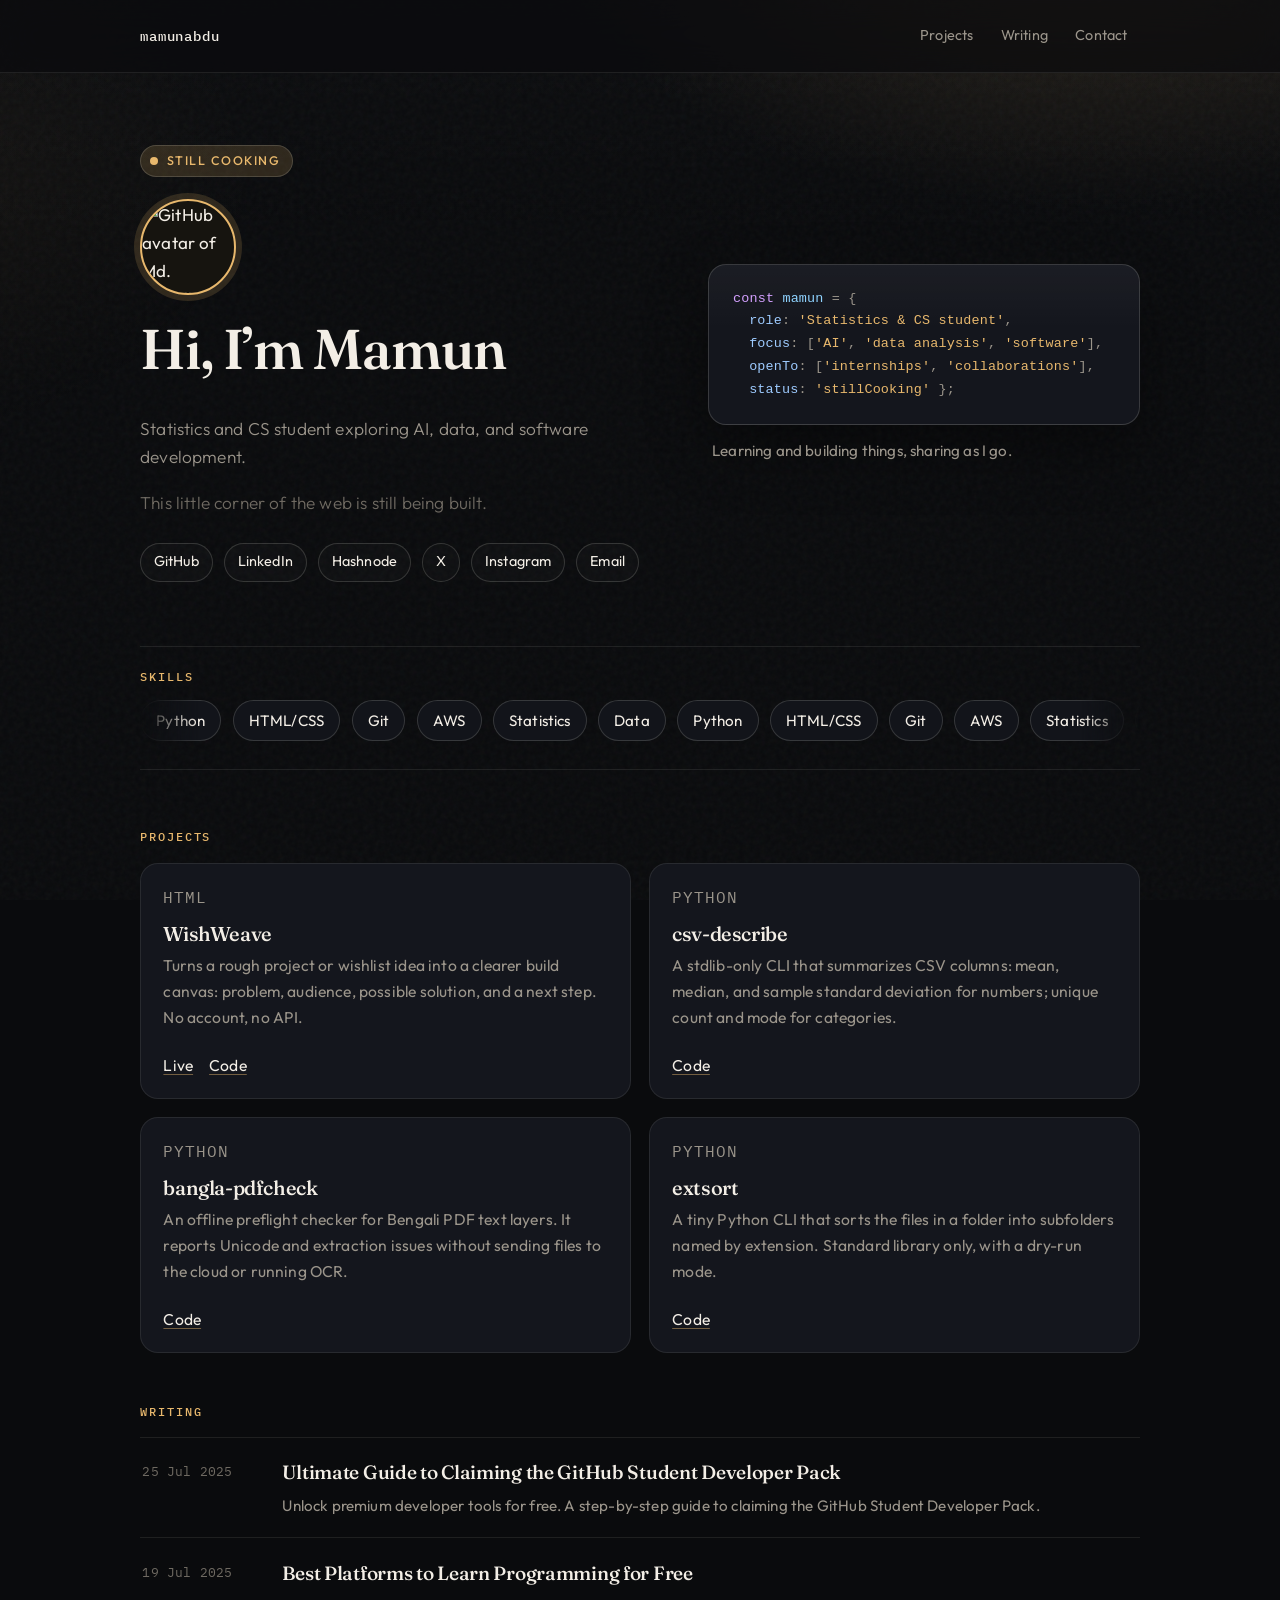
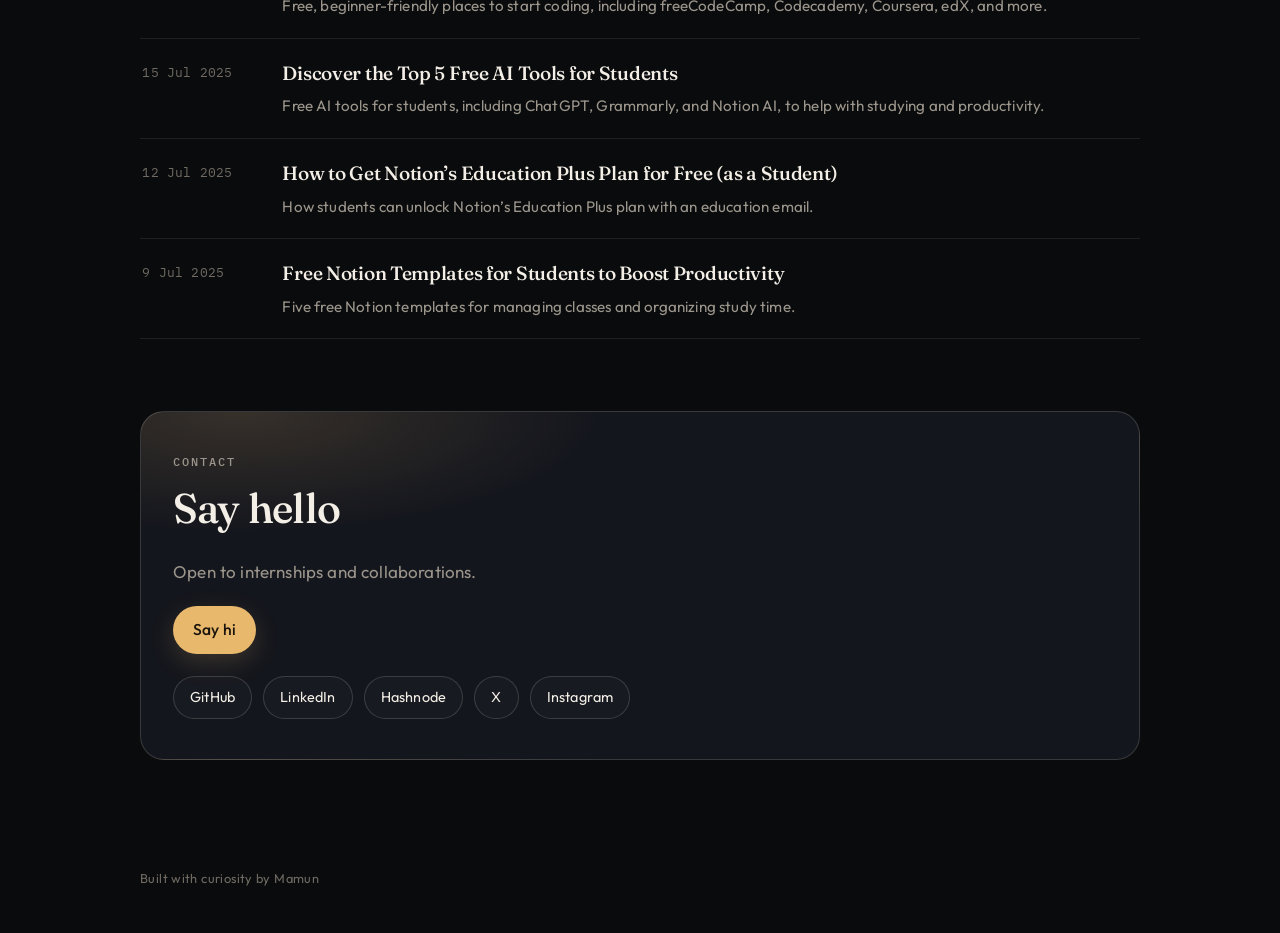
==== commit a513cc9f: "Code card: bracket on last line, line-by-line fade-in with blinking caret" ====
--- a/index.html
+++ b/index.html
@@ -33,7 +33,7 @@
   <link rel="preconnect" href="https://fonts.googleapis.com" />
   <link rel="preconnect" href="https://fonts.gstatic.com" crossorigin />
   <link href="https://fonts.googleapis.com/css2?family=Fraunces:SOFT,opsz,wght@50,9..144,400..700&family=IBM+Plex+Mono:wght@400;500&family=Outfit:wght@300;400;500;600&display=swap" rel="stylesheet" />
-  <link rel="stylesheet" href="styles.css" />
+  <link rel="stylesheet" href="styles.css?v=4" />
   <script>document.documentElement.classList.add("js");</script>
 </head>
 <body>
@@ -79,7 +79,11 @@
       </div>
 
       <div class="code-wrap">
-      <pre class="code-card" tabindex="0" aria-label="A short profile, written as a JavaScript object"><code><span class="kw">const</span> <span class="id">mamun</span> <span class="op">=</span> <span class="p">{</span><span class="ln"><span class="key">role</span><span class="p">:</span> <span class="str">'Statistics &amp; CS student'</span><span class="p">,</span></span><span class="ln"><span class="key">focus</span><span class="p">:</span> <span class="p">[</span><span class="str">'AI'</span><span class="p">,</span> <span class="str">'data analysis'</span><span class="p">,</span> <span class="str">'software'</span><span class="p">],</span></span><span class="ln"><span class="key">openTo</span><span class="p">:</span> <span class="p">[</span><span class="str">'internships'</span><span class="p">,</span> <span class="str">'collaborations'</span><span class="p">],</span></span><span class="ln"><span class="key">status</span><span class="p">:</span> <span class="str">'stillCooking'</span><span class="p">,</span></span><span class="p">};</span></code></pre>
+      <pre class="code-card" tabindex="0" aria-label="A short profile, written as a JavaScript object"><code><span class="ln ln-top" style="--i:0"><span class="kw">const</span> <span class="id">mamun</span> <span class="op">=</span> <span class="p">{</span></span><span class="nl">
+</span><span class="ln" style="--i:1"><span class="key">role</span><span class="p">:</span> <span class="str">'Statistics &amp; CS student'</span><span class="p">,</span></span><span class="nl">
+</span><span class="ln" style="--i:2"><span class="key">focus</span><span class="p">:</span> <span class="p">[</span><span class="str">'AI'</span><span class="p">,</span> <span class="str">'data analysis'</span><span class="p">,</span> <span class="str">'software'</span><span class="p">],</span></span><span class="nl">
+</span><span class="ln" style="--i:3"><span class="key">openTo</span><span class="p">:</span> <span class="p">[</span><span class="str">'internships'</span><span class="p">,</span> <span class="str">'collaborations'</span><span class="p">],</span></span><span class="nl">
+</span><span class="ln" style="--i:4"><span class="key">status</span><span class="p">:</span> <span class="str">'stillCooking'</span> <span class="p">};</span><span class="caret" aria-hidden="true"></span></span></code></pre>
         <p class="code-caption">Learning and building things, sharing as I go.</p>
       </div>
     </section>
@@ -226,6 +230,6 @@
     <p>Built with curiosity by Mamun</p>
   </footer>
 
-  <script src="script.js"></script>
+  <script src="script.js?v=4"></script>
 </body>
 </html>
--- a/styles.css
+++ b/styles.css
@@ -349,6 +349,40 @@
   text-indent: -2ch;
 }
 
+.code-card .nl { display: none; }
+
+.code-card .ln-top {
+  padding-left: 0;
+  text-indent: 0;
+}
+
+.code-card .ln {
+  opacity: 0;
+  transform: translateY(6px);
+  animation: code-in 0.5s ease-out forwards;
+  animation-delay: calc(0.25s + var(--i, 0) * 0.14s);
+}
+
+.code-card .caret {
+  display: inline-block;
+  width: 0.55ch;
+  height: 1.1em;
+  margin-left: 0.35ch;
+  vertical-align: -0.2em;
+  background: var(--accent);
+  opacity: 0;
+  animation: caret-blink 1.1s steps(1) 1.1s infinite;
+}
+
+@keyframes code-in {
+  to { opacity: 1; transform: none; }
+}
+
+@keyframes caret-blink {
+  0%, 49% { opacity: 1; }
+  50%, 100% { opacity: 0; }
+}
+
 .code-card .kw { color: #d4a0ff; }
 .code-card .id { color: #8fd3ff; }
 .code-card .key { color: #9ecbff; }
@@ -669,6 +703,8 @@
 @media (prefers-reduced-motion: reduce) {
   html { scroll-behavior: auto; }
   .ember { animation: none; }
+  .code-card .ln { animation: none; opacity: 1; transform: none; }
+  .code-card .caret { animation: none; opacity: 1; }
   .marquee { mask-image: none; overflow: visible; }
   .marquee-track { animation: none; width: auto; flex-wrap: wrap; }
   .skill-list[aria-hidden="true"] { display: none; }
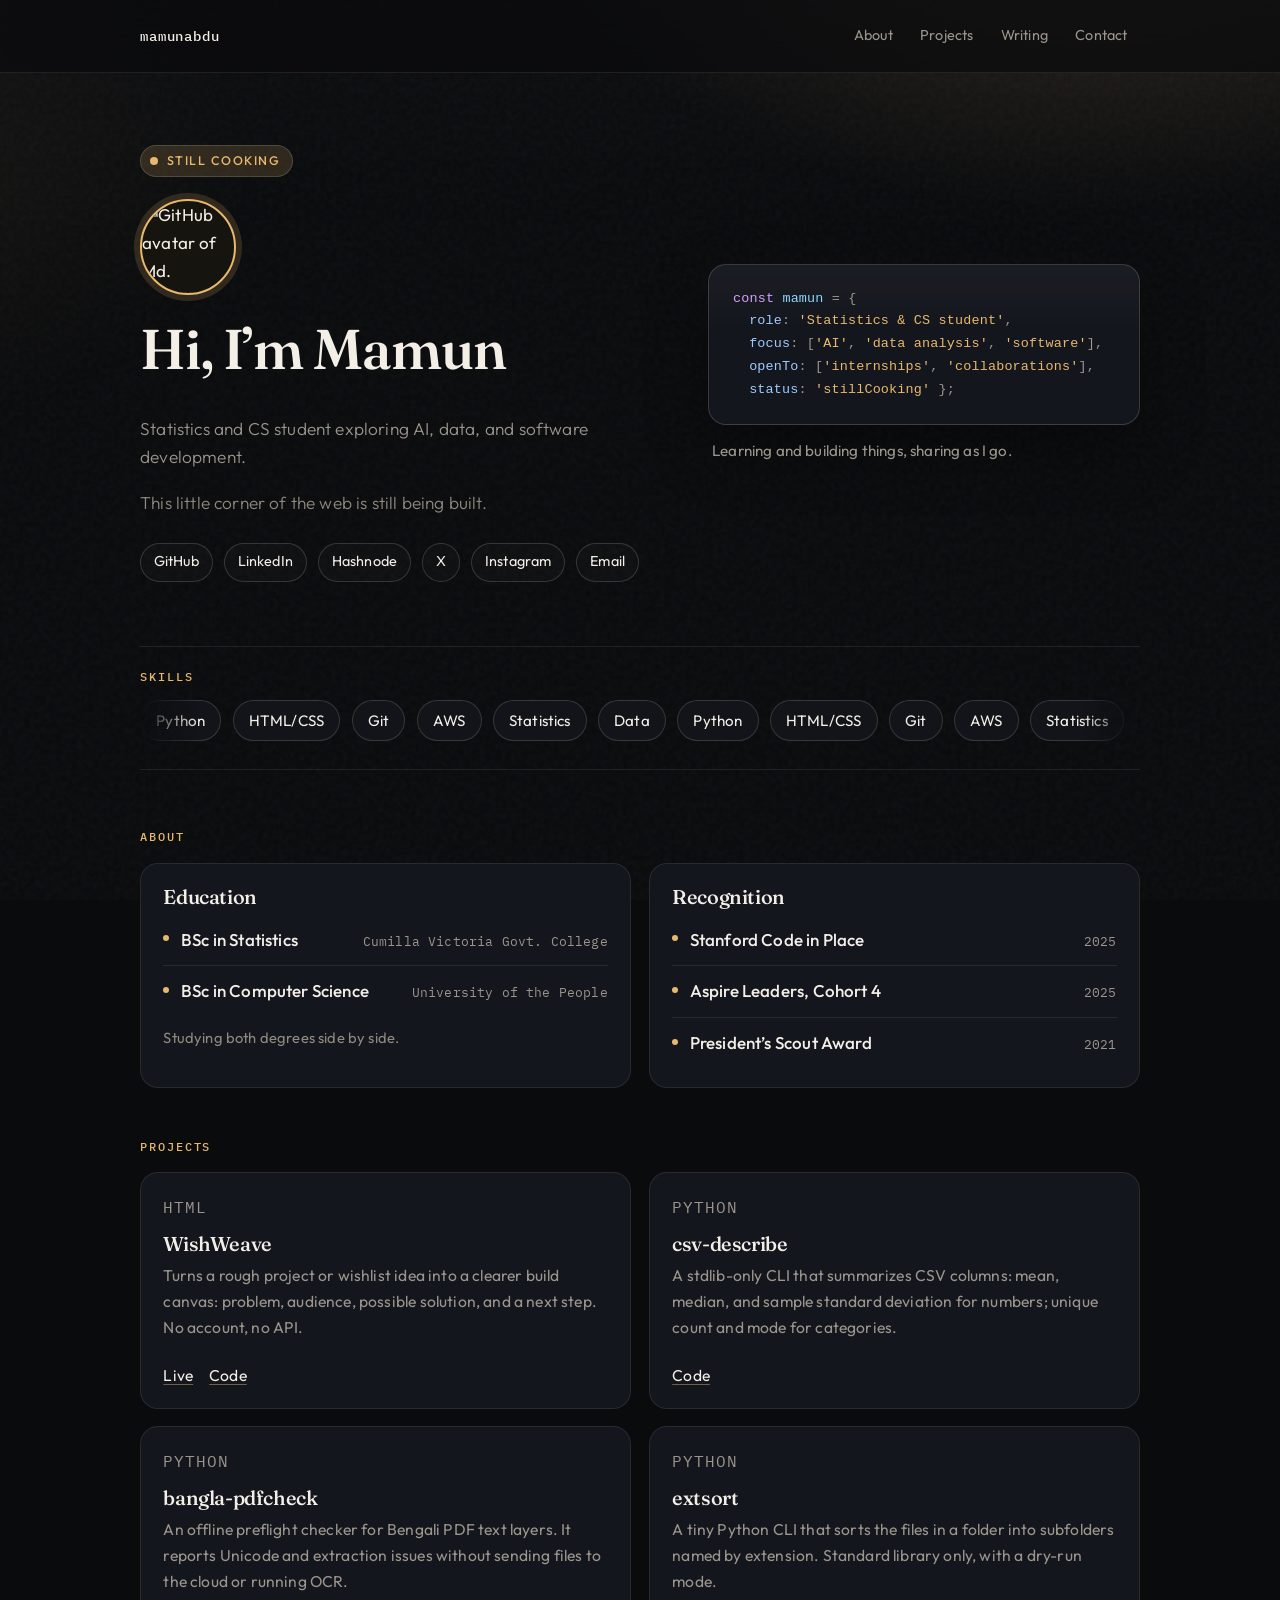
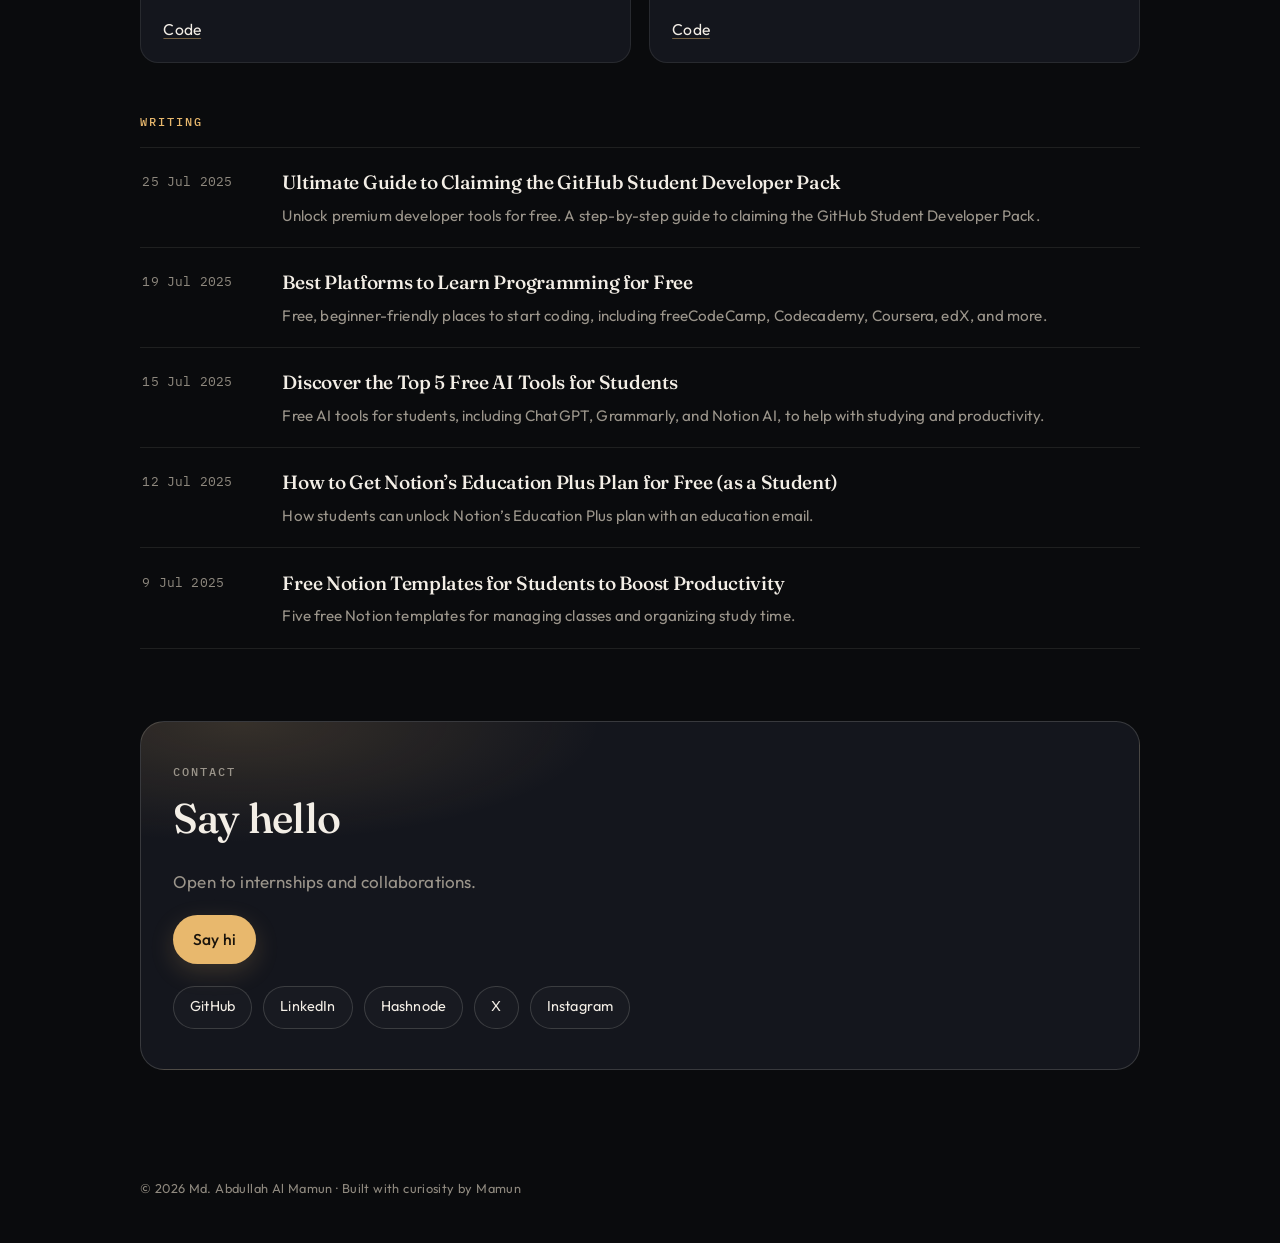
==== commit d347d795: "Polish: About section, contrast, a11y labels, structured data, 404 meta" ====
--- a/index.html
+++ b/index.html
@@ -7,6 +7,8 @@
   <meta name="description" content="Statistics and CS student exploring AI, data, and software development." />
   <meta name="author" content="Md. Abdullah Al Mamun" />
   <meta name="theme-color" content="#0a0b0d" />
+  <meta name="color-scheme" content="dark" />
+  <meta name="robots" content="index, follow" />
   <link rel="canonical" href="https://mamunabdu.com/" />
 
   <meta property="og:type" content="website" />
@@ -16,6 +18,7 @@
   <meta property="og:image" content="https://mamunabdu.com/og-image.png" />
   <meta property="og:image:width" content="1200" />
   <meta property="og:image:height" content="630" />
+  <meta property="og:image:alt" content="Md. Abdullah Al Mamun, Statistics and CS student" />
   <meta property="og:site_name" content="mamunabdu.com" />
   <meta property="og:locale" content="en_US" />
 
@@ -24,6 +27,30 @@
   <meta name="twitter:title" content="Md. Abdullah Al Mamun · Still cooking" />
   <meta name="twitter:description" content="Statistics and CS student exploring AI, data, and software development." />
   <meta name="twitter:image" content="https://mamunabdu.com/og-image.png" />
+  <meta name="twitter:image:alt" content="Md. Abdullah Al Mamun, Statistics and CS student" />
+
+  <script type="application/ld+json">
+  {
+    "@context": "https://schema.org",
+    "@type": "Person",
+    "name": "Md. Abdullah Al Mamun",
+    "alternateName": "Mamun",
+    "url": "https://mamunabdu.com/",
+    "image": "https://avatars.githubusercontent.com/u/95682988?v=4",
+    "description": "Statistics and CS student exploring AI, data, and software development.",
+    "alumniOf": [
+      { "@type": "CollegeOrUniversity", "name": "Cumilla Victoria Govt. College" },
+      { "@type": "CollegeOrUniversity", "name": "University of the People" }
+    ],
+    "sameAs": [
+      "https://github.com/mamun-abdu",
+      "https://linkedin.com/in/mamunabdu",
+      "https://x.com/mamunabdux",
+      "https://mamunabdu.hashnode.dev/",
+      "https://www.instagram.com/mamunabdux"
+    ]
+  }
+  </script>
 
   <link rel="icon" href="favicon.ico" sizes="any" />
   <link rel="icon" type="image/png" sizes="32x32" href="favicon-32.png" />
@@ -33,7 +60,7 @@
   <link rel="preconnect" href="https://fonts.googleapis.com" />
   <link rel="preconnect" href="https://fonts.gstatic.com" crossorigin />
   <link href="https://fonts.googleapis.com/css2?family=Fraunces:SOFT,opsz,wght@50,9..144,400..700&family=IBM+Plex+Mono:wght@400;500&family=Outfit:wght@300;400;500;600&display=swap" rel="stylesheet" />
-  <link rel="stylesheet" href="styles.css?v=4" />
+  <link rel="stylesheet" href="styles.css?v=5" />
   <script>document.documentElement.classList.add("js");</script>
 </head>
 <body>
@@ -43,6 +70,7 @@
     <div class="header-inner">
       <a class="wordmark" href="./">mamunabdu</a>
       <nav aria-label="Primary">
+        <a href="#about">About</a>
         <a href="#projects">Projects</a>
         <a href="#writing">Writing</a>
         <a href="#contact">Contact</a>
@@ -51,7 +79,7 @@
   </header>
 
   <main id="main">
-    <section class="hero">
+    <section class="hero" aria-labelledby="hero-title">
       <div class="hero-copy">
         <p class="status"><span class="ember" aria-hidden="true"></span> Still cooking</p>
         <img
@@ -60,22 +88,24 @@
           alt="GitHub avatar of Md. Abdullah Al Mamun, a pixel-art hooded figure"
           width="128"
           height="128"
+          decoding="async"
+          fetchpriority="high"
         />
-        <h1>Hi, I’m Mamun</h1>
+        <h1 id="hero-title">Hi, I’m Mamun</h1>
         <p class="lede">
           Statistics and CS student exploring AI, data, and software development.
         </p>
         <p class="lede lede-soft">
           This little corner of the web is still being built.
         </p>
-        <div class="socials" aria-label="Social links">
+        <nav class="socials" aria-label="Social links">
           <a href="https://github.com/mamun-abdu" target="_blank" rel="noopener noreferrer">GitHub</a>
           <a href="https://linkedin.com/in/mamunabdu" target="_blank" rel="noopener noreferrer">LinkedIn</a>
           <a href="https://mamunabdu.hashnode.dev/" target="_blank" rel="noopener noreferrer">Hashnode</a>
           <a href="https://x.com/mamunabdux" target="_blank" rel="noopener noreferrer">X</a>
           <a href="https://www.instagram.com/mamunabdux" target="_blank" rel="noopener noreferrer">Instagram</a>
           <a href="mailto:hello@mamunabdu.pro.bd">Email</a>
-        </div>
+        </nav>
       </div>
 
       <div class="code-wrap">
@@ -128,16 +158,53 @@
       </div>
     </section>
 
-    <section id="projects" class="section reveal">
-      <h2 class="section-heading">Projects</h2>
+    <section id="about" class="section reveal" aria-labelledby="about-title">
+      <h2 class="section-heading" id="about-title">About</h2>
+      <div class="about-grid">
+        <div class="about-block">
+          <h3>Education</h3>
+          <ul class="timeline">
+            <li>
+              <span class="tl-title">BSc in Statistics</span>
+              <span class="tl-sub">Cumilla Victoria Govt. College</span>
+            </li>
+            <li>
+              <span class="tl-title">BSc in Computer Science</span>
+              <span class="tl-sub">University of the People</span>
+            </li>
+          </ul>
+          <p class="about-note">Studying both degrees side by side.</p>
+        </div>
+        <div class="about-block">
+          <h3>Recognition</h3>
+          <ul class="timeline">
+            <li>
+              <span class="tl-title">Stanford Code in Place</span>
+              <span class="tl-sub"><time datetime="2025">2025</time></span>
+            </li>
+            <li>
+              <span class="tl-title">Aspire Leaders, Cohort 4</span>
+              <span class="tl-sub"><time datetime="2025">2025</time></span>
+            </li>
+            <li>
+              <span class="tl-title">President’s Scout Award</span>
+              <span class="tl-sub"><time datetime="2021">2021</time></span>
+            </li>
+          </ul>
+        </div>
+      </div>
+    </section>
+
+    <section id="projects" class="section reveal" aria-labelledby="projects-title">
+      <h2 class="section-heading" id="projects-title">Projects</h2>
       <div class="card-grid">
         <article class="card">
           <p class="card-meta"><span>HTML</span></p>
           <h3><a href="https://github.com/mamun-abdu/wishweave-showcase" target="_blank" rel="noopener noreferrer">WishWeave</a></h3>
           <p>Turns a rough project or wishlist idea into a clearer build canvas: problem, audience, possible solution, and a next step. No account, no API.</p>
           <p class="card-links">
-            <a href="https://mamun-abdu.github.io/wishweave-showcase/" target="_blank" rel="noopener noreferrer">Live</a>
-            <a href="https://github.com/mamun-abdu/wishweave-showcase" target="_blank" rel="noopener noreferrer">Code</a>
+            <a href="https://mamun-abdu.github.io/wishweave-showcase/" target="_blank" rel="noopener noreferrer" aria-label="WishWeave live demo">Live</a>
+            <a href="https://github.com/mamun-abdu/wishweave-showcase" target="_blank" rel="noopener noreferrer" aria-label="WishWeave source code on GitHub">Code</a>
           </p>
         </article>
         <article class="card">
@@ -145,7 +212,7 @@
           <h3><a href="https://github.com/mamun-abdu/csv-describe" target="_blank" rel="noopener noreferrer">csv-describe</a></h3>
           <p>A stdlib-only CLI that summarizes CSV columns: mean, median, and sample standard deviation for numbers; unique count and mode for categories.</p>
           <p class="card-links">
-            <a href="https://github.com/mamun-abdu/csv-describe" target="_blank" rel="noopener noreferrer">Code</a>
+            <a href="https://github.com/mamun-abdu/csv-describe" target="_blank" rel="noopener noreferrer" aria-label="csv-describe source code on GitHub">Code</a>
           </p>
         </article>
         <article class="card">
@@ -153,7 +220,7 @@
           <h3><a href="https://github.com/mamun-abdu/bangla-pdfcheck" target="_blank" rel="noopener noreferrer">bangla-pdfcheck</a></h3>
           <p>An offline preflight checker for Bengali PDF text layers. It reports Unicode and extraction issues without sending files to the cloud or running OCR.</p>
           <p class="card-links">
-            <a href="https://github.com/mamun-abdu/bangla-pdfcheck" target="_blank" rel="noopener noreferrer">Code</a>
+            <a href="https://github.com/mamun-abdu/bangla-pdfcheck" target="_blank" rel="noopener noreferrer" aria-label="bangla-pdfcheck source code on GitHub">Code</a>
           </p>
         </article>
         <article class="card">
@@ -161,16 +228,15 @@
           <h3><a href="https://github.com/mamun-abdu/extsort" target="_blank" rel="noopener noreferrer">extsort</a></h3>
           <p>A tiny Python CLI that sorts the files in a folder into subfolders named by extension. Standard library only, with a dry-run mode.</p>
           <p class="card-links">
-            <a href="https://github.com/mamun-abdu/extsort" target="_blank" rel="noopener noreferrer">Code</a>
+            <a href="https://github.com/mamun-abdu/extsort" target="_blank" rel="noopener noreferrer" aria-label="extsort source code on GitHub">Code</a>
           </p>
         </article>
       </div>
     </section>
 
-    <section id="writing" class="section reveal">
-      <h2 class="section-heading">Writing</h2>
+    <section id="writing" class="section reveal" aria-labelledby="writing-title">
+      <h2 class="section-heading" id="writing-title">Writing</h2>
       <ul class="post-list" id="posts">
-        <!-- Filled by script.js; static fallback is also in the markup below for no-JS. -->
         <li>
           <a href="https://mamunabdu.hashnode.dev/ultimate-guide-to-claiming-the-github-student-developer-pack" target="_blank" rel="noopener noreferrer">
             <time datetime="2025-07-25">25 Jul 2025</time>
@@ -209,27 +275,27 @@
       </ul>
     </section>
 
-    <section id="contact" class="contact reveal">
+    <section id="contact" class="contact reveal" aria-labelledby="contact-title">
       <p class="eyebrow">Contact</p>
-      <h2>Say hello</h2>
+      <h2 id="contact-title">Say hello</h2>
       <p>
         Open to internships and collaborations.
       </p>
-      <a class="email-btn" href="mailto:hello@mamunabdu.pro.bd">Say hi</a>
-      <div class="socials socials-lg" aria-label="Social links">
+      <a class="email-btn" href="mailto:hello@mamunabdu.pro.bd" aria-label="Email hello@mamunabdu.pro.bd">Say hi</a>
+      <nav class="socials socials-lg" aria-label="Social links (contact)">
         <a href="https://github.com/mamun-abdu" target="_blank" rel="noopener noreferrer">GitHub</a>
         <a href="https://linkedin.com/in/mamunabdu" target="_blank" rel="noopener noreferrer">LinkedIn</a>
         <a href="https://mamunabdu.hashnode.dev/" target="_blank" rel="noopener noreferrer">Hashnode</a>
         <a href="https://x.com/mamunabdux" target="_blank" rel="noopener noreferrer">X</a>
         <a href="https://www.instagram.com/mamunabdux" target="_blank" rel="noopener noreferrer">Instagram</a>
-      </div>
+      </nav>
     </section>
   </main>
 
   <footer class="site-footer">
-    <p>Built with curiosity by Mamun</p>
+    <p>© <span data-year>2026</span> Md. Abdullah Al Mamun · Built with curiosity by Mamun</p>
   </footer>
 
-  <script src="script.js?v=4"></script>
+  <script src="script.js?v=5"></script>
 </body>
 </html>
--- a/styles.css
+++ b/styles.css
@@ -5,7 +5,7 @@
   --bg-card: #14161d;
   --text: #f3eee6;
   --muted: #9b958b;
-  --faint: #6f6a62;
+  --faint: #8f897f; /* lifted from #6f6a62 to meet WCAG AA (≈5.6:1 on --bg) */
   --accent: #e8b86d;
   --accent-dim: rgba(232, 184, 109, 0.16);
   --accent-glow: rgba(232, 184, 109, 0.22);
@@ -29,10 +29,6 @@
 html {
   scroll-behavior: smooth;
   scroll-padding-top: calc(var(--header) + 0.75rem);
-}
-
-html:focus-within {
-  scroll-behavior: smooth;
 }
 
 body {
@@ -497,6 +493,16 @@
   text-decoration: none;
 }
 
+.card:focus-within {
+  border-color: rgba(232, 184, 109, 0.42);
+}
+
+.card-links a {
+  display: inline-flex;
+  align-items: center;
+  min-height: 24px;
+}
+
 .card p {
   color: var(--muted);
   font-size: 0.98rem;
@@ -555,6 +561,77 @@
 
 .post-list li a:hover .post-title {
   color: var(--accent);
+}
+
+.about-grid {
+  display: grid;
+  grid-template-columns: repeat(2, minmax(0, 1fr));
+  gap: 1.1rem;
+}
+
+.about-block {
+  padding: 1.35rem 1.4rem 1.2rem;
+  border: 1px solid var(--line);
+  border-radius: var(--radius);
+  background: var(--bg-card);
+}
+
+.about-block h3 {
+  margin-bottom: 0.9rem;
+}
+
+.timeline {
+  list-style: none;
+  margin: 0;
+  padding: 0;
+}
+
+.timeline li {
+  position: relative;
+  display: flex;
+  flex-wrap: wrap;
+  align-items: baseline;
+  justify-content: space-between;
+  gap: 0.15rem 1rem;
+  padding: 0.7rem 0 0.7rem 1.1rem;
+  border-top: 1px solid var(--line);
+}
+
+.timeline li:first-child {
+  border-top: 0;
+  padding-top: 0.2rem;
+}
+
+.timeline li::before {
+  content: "";
+  position: absolute;
+  left: 0;
+  top: 1.25em;
+  width: 6px;
+  height: 6px;
+  border-radius: 50%;
+  background: var(--accent);
+}
+
+.timeline li:first-child::before {
+  top: 0.75em;
+}
+
+.tl-title {
+  color: var(--text);
+  font-weight: 500;
+}
+
+.tl-sub {
+  color: var(--muted);
+  font-family: var(--mono);
+  font-size: 0.8rem;
+}
+
+.about-note {
+  margin: 0.6rem 0 0;
+  color: var(--faint);
+  font-size: 0.92rem;
 }
 
 .contact {
@@ -637,7 +714,8 @@
     gap: 2rem;
   }
 
-  .card-grid {
+  .card-grid,
+  .about-grid {
     grid-template-columns: 1fr;
   }
 
@@ -675,7 +753,8 @@
 
   .site-header nav a {
     font-size: 0.78rem;
-    padding: 0.28rem 0.45rem;
+    padding: 0.4rem 0.42rem;
+    min-height: 24px;
   }
 
   .contact {
@@ -687,7 +766,6 @@
   }
 }
 
-/* Prefer hiding the brand text over wrapping the bar. */
 @media (max-width: 339px) {
   .wordmark {
     width: 0;
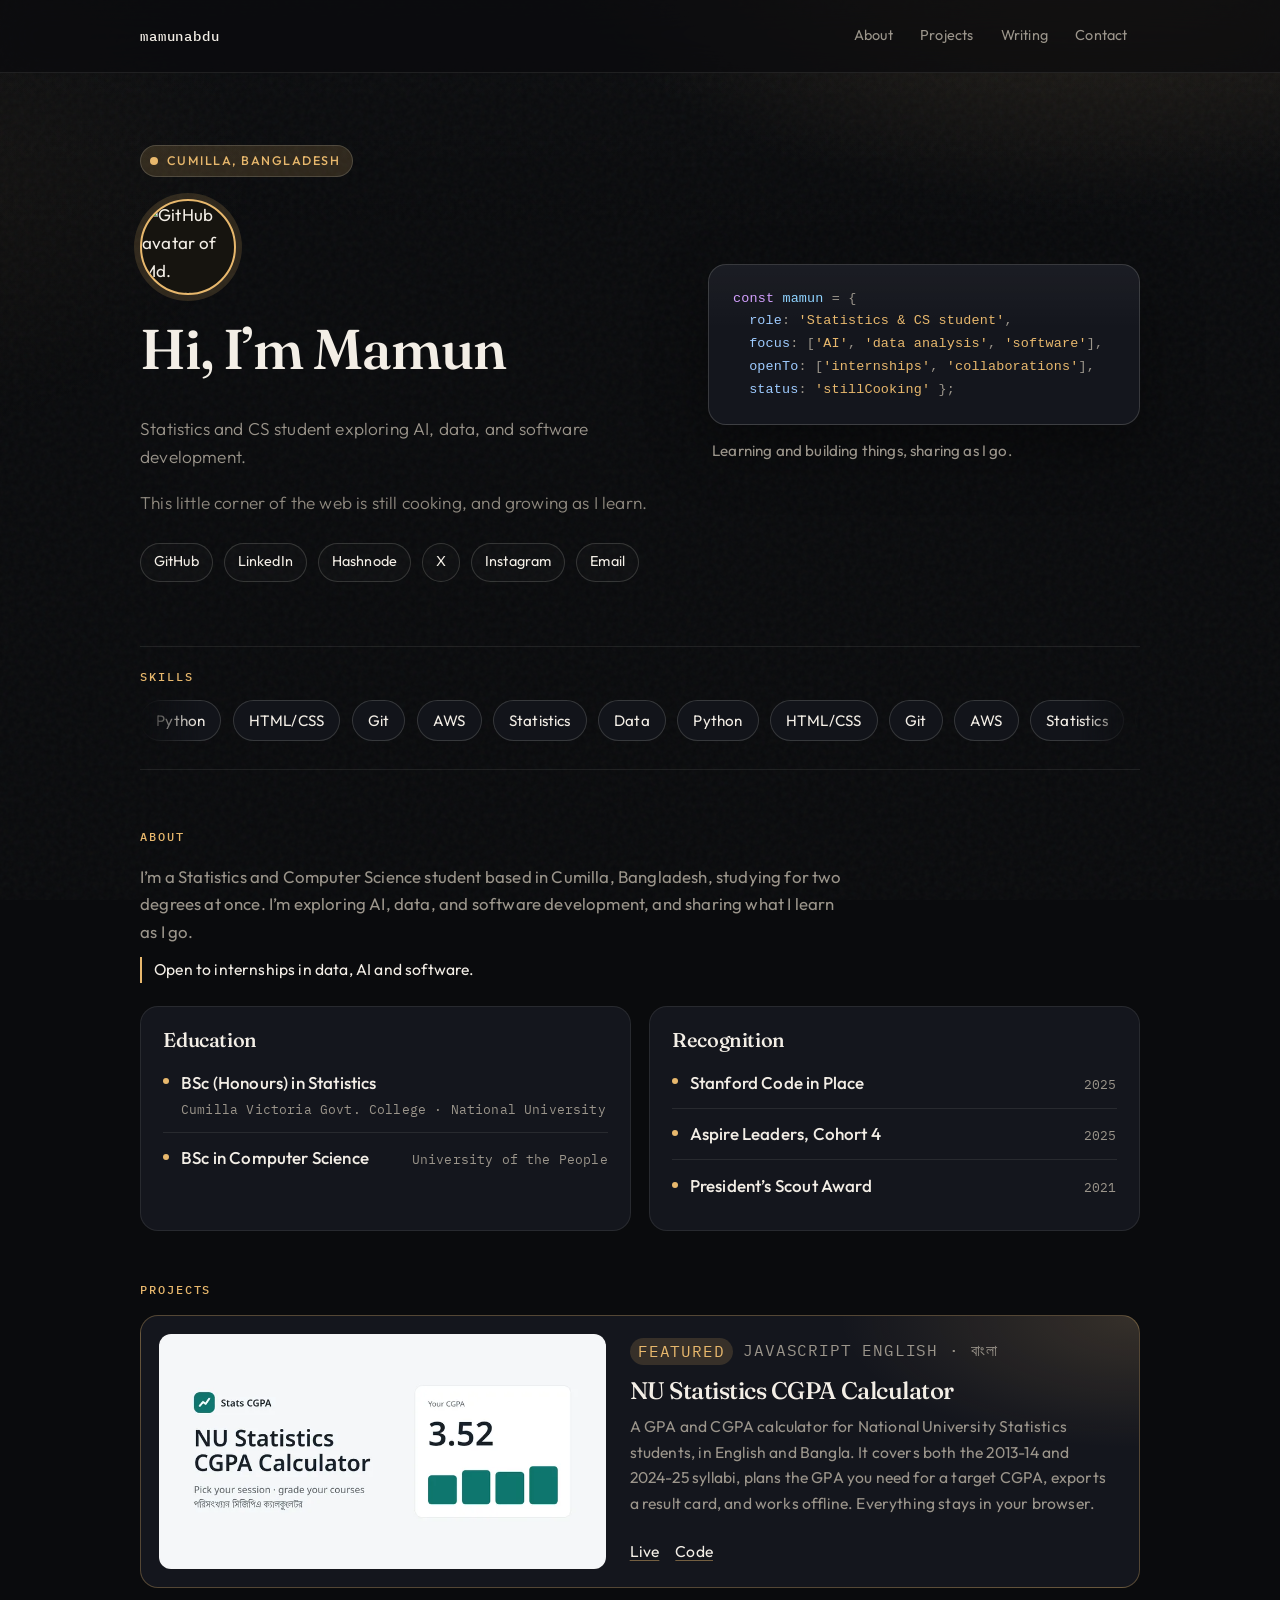
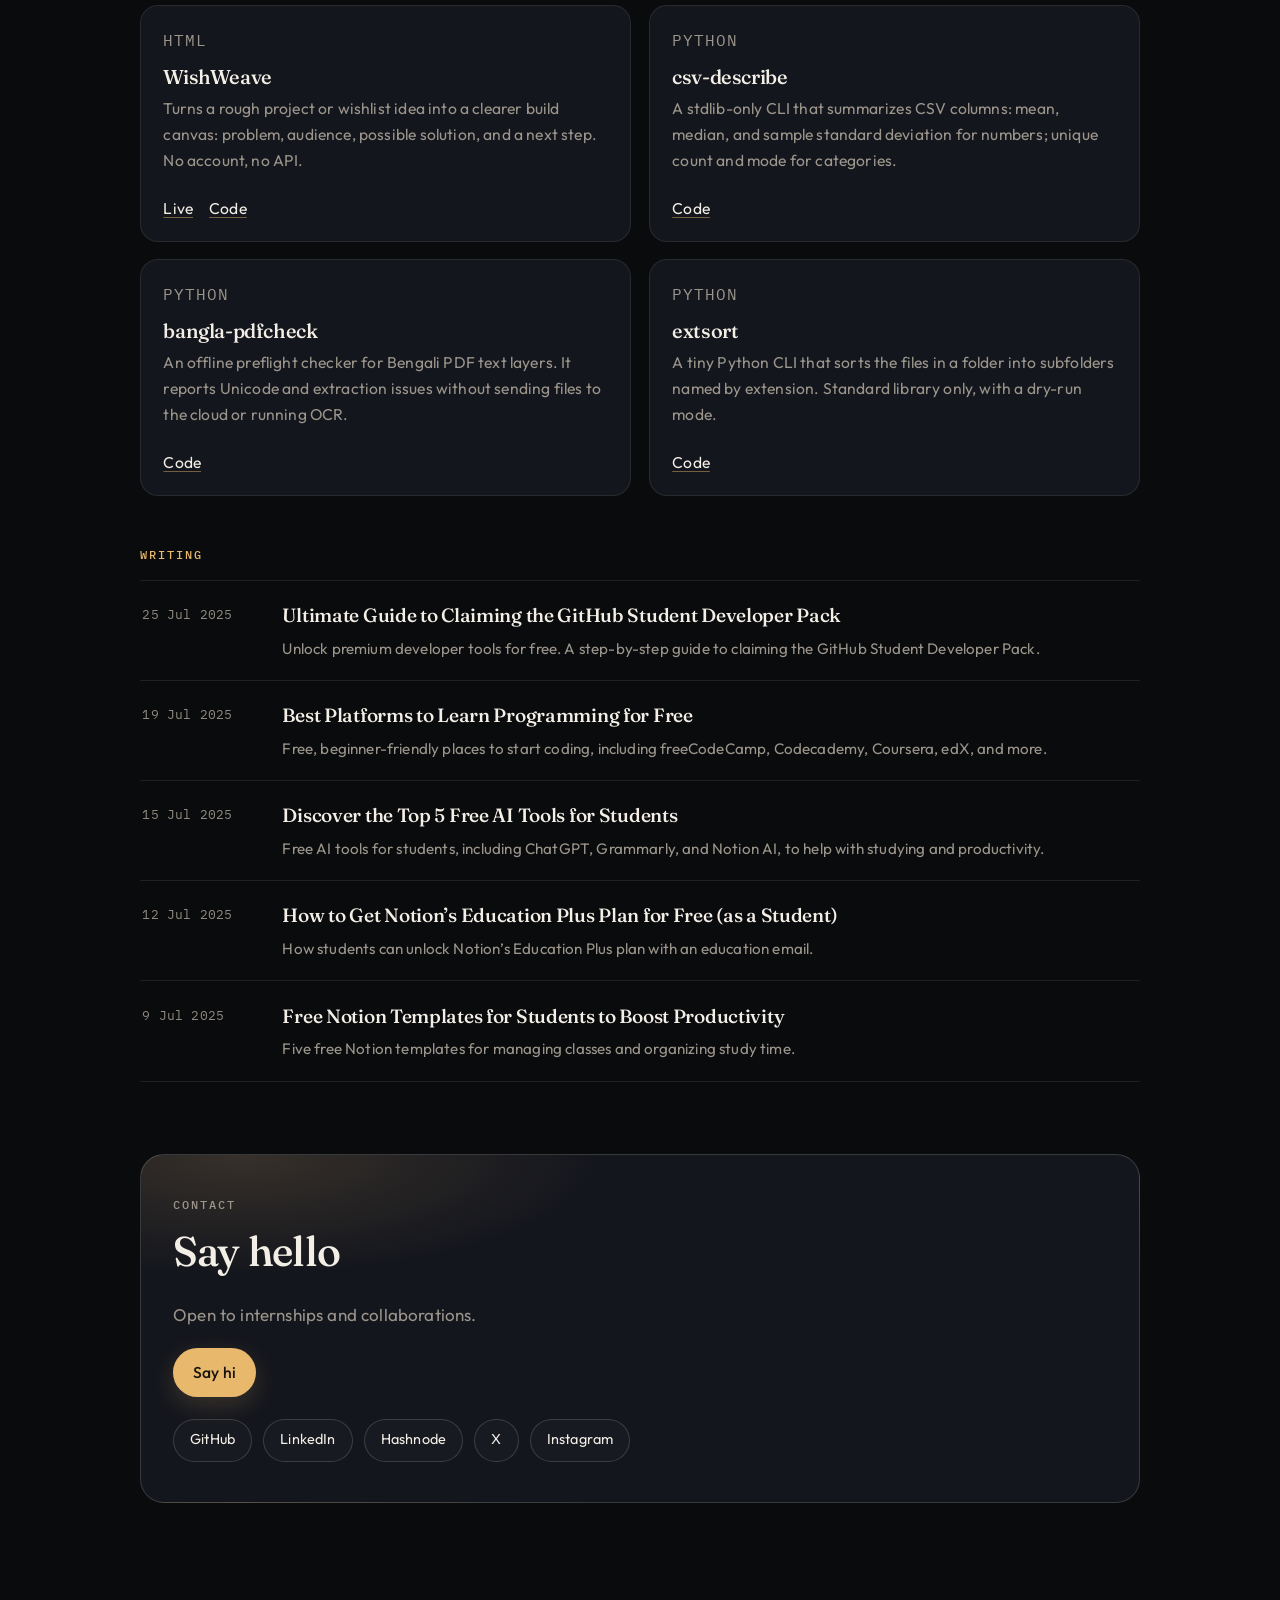
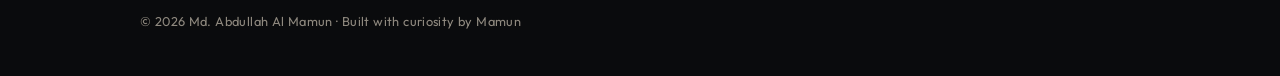
==== commit 0ab1c5b0: "Feature NU Statistics CGPA Calculator, calmer title, tighter About, SEO files - Featured project car" ====
--- a/index.html
+++ b/index.html
@@ -3,17 +3,18 @@
 <head>
   <meta charset="utf-8" />
   <meta name="viewport" content="width=device-width, initial-scale=1" />
-  <title>Md. Abdullah Al Mamun · Still cooking</title>
-  <meta name="description" content="Statistics and CS student exploring AI, data, and software development." />
+  <title>Md. Abdullah Al Mamun · Statistics &amp; CS student</title>
+  <meta name="description" content="Statistics and CS student in Cumilla, Bangladesh, exploring AI, data, and software development. Projects, writing, and contact." />
   <meta name="author" content="Md. Abdullah Al Mamun" />
   <meta name="theme-color" content="#0a0b0d" />
   <meta name="color-scheme" content="dark" />
   <meta name="robots" content="index, follow" />
   <link rel="canonical" href="https://mamunabdu.com/" />
+  <link rel="sitemap" type="application/xml" href="/sitemap.xml" />
 
   <meta property="og:type" content="website" />
-  <meta property="og:title" content="Md. Abdullah Al Mamun · Still cooking" />
-  <meta property="og:description" content="Statistics and CS student exploring AI, data, and software development." />
+  <meta property="og:title" content="Md. Abdullah Al Mamun · Statistics &amp; CS student" />
+  <meta property="og:description" content="Statistics and CS student in Cumilla, Bangladesh, exploring AI, data, and software development. Projects, writing, and contact." />
   <meta property="og:url" content="https://mamunabdu.com/" />
   <meta property="og:image" content="https://mamunabdu.com/og-image.png" />
   <meta property="og:image:width" content="1200" />
@@ -24,8 +25,9 @@
 
   <meta name="twitter:card" content="summary_large_image" />
   <meta name="twitter:site" content="@mamunabdux" />
-  <meta name="twitter:title" content="Md. Abdullah Al Mamun · Still cooking" />
-  <meta name="twitter:description" content="Statistics and CS student exploring AI, data, and software development." />
+  <meta name="twitter:creator" content="@mamunabdux" />
+  <meta name="twitter:title" content="Md. Abdullah Al Mamun · Statistics &amp; CS student" />
+  <meta name="twitter:description" content="Statistics and CS student in Cumilla, Bangladesh, exploring AI, data, and software development. Projects, writing, and contact." />
   <meta name="twitter:image" content="https://mamunabdu.com/og-image.png" />
   <meta name="twitter:image:alt" content="Md. Abdullah Al Mamun, Statistics and CS student" />
 
@@ -37,9 +39,11 @@
     "alternateName": "Mamun",
     "url": "https://mamunabdu.com/",
     "image": "https://avatars.githubusercontent.com/u/95682988?v=4",
+    "jobTitle": "Statistics and CS student",
     "description": "Statistics and CS student exploring AI, data, and software development.",
+    "address": { "@type": "PostalAddress", "addressLocality": "Cumilla", "addressCountry": "BD" },
     "alumniOf": [
-      { "@type": "CollegeOrUniversity", "name": "Cumilla Victoria Govt. College" },
+      { "@type": "CollegeOrUniversity", "name": "Cumilla Victoria Govt. College (National University, Bangladesh)" },
       { "@type": "CollegeOrUniversity", "name": "University of the People" }
     ],
     "sameAs": [
@@ -51,6 +55,15 @@
     ]
   }
   </script>
+  <script type="application/ld+json">
+  {
+    "@context": "https://schema.org",
+    "@type": "WebSite",
+    "name": "mamunabdu.com",
+    "url": "https://mamunabdu.com/",
+    "author": { "@type": "Person", "name": "Md. Abdullah Al Mamun" }
+  }
+  </script>
 
   <link rel="icon" href="favicon.ico" sizes="any" />
   <link rel="icon" type="image/png" sizes="32x32" href="favicon-32.png" />
@@ -60,7 +73,7 @@
   <link rel="preconnect" href="https://fonts.googleapis.com" />
   <link rel="preconnect" href="https://fonts.gstatic.com" crossorigin />
   <link href="https://fonts.googleapis.com/css2?family=Fraunces:SOFT,opsz,wght@50,9..144,400..700&family=IBM+Plex+Mono:wght@400;500&family=Outfit:wght@300;400;500;600&display=swap" rel="stylesheet" />
-  <link rel="stylesheet" href="styles.css?v=5" />
+  <link rel="stylesheet" href="styles.css?v=6" />
   <script>document.documentElement.classList.add("js");</script>
 </head>
 <body>
@@ -81,7 +94,7 @@
   <main id="main">
     <section class="hero" aria-labelledby="hero-title">
       <div class="hero-copy">
-        <p class="status"><span class="ember" aria-hidden="true"></span> Still cooking</p>
+        <p class="status"><span class="ember" aria-hidden="true"></span> Cumilla, Bangladesh</p>
         <img
           class="avatar"
           src="https://avatars.githubusercontent.com/u/95682988?v=4"
@@ -96,7 +109,7 @@
           Statistics and CS student exploring AI, data, and software development.
         </p>
         <p class="lede lede-soft">
-          This little corner of the web is still being built.
+          This little corner of the web is still cooking, and growing as I learn.
         </p>
         <nav class="socials" aria-label="Social links">
           <a href="https://github.com/mamun-abdu" target="_blank" rel="noopener noreferrer">GitHub</a>
@@ -160,20 +173,24 @@
 
     <section id="about" class="section reveal" aria-labelledby="about-title">
       <h2 class="section-heading" id="about-title">About</h2>
+      <p class="about-intro">
+        I’m a Statistics and Computer Science student based in Cumilla, Bangladesh, studying for two degrees at once.
+        I’m exploring AI, data, and software development, and sharing what I learn as I go.
+      </p>
+      <p class="about-open">Open to internships in data, AI and software.</p>
       <div class="about-grid">
         <div class="about-block">
           <h3>Education</h3>
           <ul class="timeline">
             <li>
-              <span class="tl-title">BSc in Statistics</span>
-              <span class="tl-sub">Cumilla Victoria Govt. College</span>
+              <span class="tl-title">BSc (Honours) in Statistics</span>
+              <span class="tl-sub">Cumilla Victoria Govt. College · National University</span>
             </li>
             <li>
               <span class="tl-title">BSc in Computer Science</span>
               <span class="tl-sub">University of the People</span>
             </li>
           </ul>
-          <p class="about-note">Studying both degrees side by side.</p>
         </div>
         <div class="about-block">
           <h3>Recognition</h3>
@@ -197,6 +214,20 @@
 
     <section id="projects" class="section reveal" aria-labelledby="projects-title">
       <h2 class="section-heading" id="projects-title">Projects</h2>
+      <article class="card card-featured">
+        <a class="feature-media" href="https://mamun-abdu.github.io/nu-stats-cgpa-calculator/" target="_blank" rel="noopener noreferrer" tabindex="-1" aria-hidden="true">
+          <img src="img/nu-stats-cgpa.webp" alt="" width="800" height="420" loading="lazy" decoding="async" />
+        </a>
+        <div class="feature-body">
+          <p class="card-meta"><span class="badge">Featured</span><span>JavaScript</span><span>English · বাংলা</span></p>
+          <h3><a href="https://mamun-abdu.github.io/nu-stats-cgpa-calculator/" target="_blank" rel="noopener noreferrer">NU Statistics CGPA Calculator</a></h3>
+          <p>A GPA and CGPA calculator for National University Statistics students, in English and Bangla. It covers both the 2013-14 and 2024-25 syllabi, plans the GPA you need for a target CGPA, exports a result card, and works offline. Everything stays in your browser.</p>
+          <p class="card-links">
+            <a href="https://mamun-abdu.github.io/nu-stats-cgpa-calculator/" target="_blank" rel="noopener noreferrer" aria-label="NU Statistics CGPA Calculator live site">Live</a>
+            <a href="https://github.com/mamun-abdu/nu-stats-cgpa-calculator" target="_blank" rel="noopener noreferrer" aria-label="NU Statistics CGPA Calculator source code on GitHub">Code</a>
+          </p>
+        </div>
+      </article>
       <div class="card-grid">
         <article class="card">
           <p class="card-meta"><span>HTML</span></p>
@@ -296,6 +327,6 @@
     <p>© <span data-year>2026</span> Md. Abdullah Al Mamun · Built with curiosity by Mamun</p>
   </footer>
 
-  <script src="script.js?v=5"></script>
+  <script src="script.js?v=6"></script>
 </body>
 </html>
--- a/styles.css
+++ b/styles.css
@@ -478,9 +478,56 @@
   box-shadow: 0 14px 36px rgba(0, 0, 0, 0.3), 0 0 0 1px rgba(232, 184, 109, 0.16);
 }
 
+.card-featured {
+  display: grid;
+  grid-template-columns: minmax(0, 1fr) minmax(0, 1.1fr);
+  gap: 1.5rem;
+  align-items: center;
+  margin-bottom: 1.1rem;
+  padding: 1.1rem;
+  border-color: rgba(232, 184, 109, 0.3);
+  background:
+    radial-gradient(500px 220px at 100% 0%, var(--accent-dim), transparent 60%),
+    var(--bg-card);
+}
+
+.feature-media {
+  display: block;
+  overflow: hidden;
+  border-radius: calc(var(--radius) - 6px);
+  border: 1px solid var(--line);
+  aspect-ratio: 800 / 420;
+  background: #f5f6f8;
+}
+
+.feature-media img {
+  width: 100%;
+  height: 100%;
+  object-fit: cover;
+}
+
+.feature-body {
+  display: flex;
+  flex-direction: column;
+  min-width: 0;
+  padding: 0.25rem 0.5rem 0.25rem 0;
+}
+
+.card-featured h3 {
+  font-size: 1.5rem;
+}
+
+.badge {
+  padding: 0.05rem 0.5rem;
+  border-radius: 999px;
+  background: var(--accent-dim);
+  color: var(--accent);
+}
+
 .card-meta {
   display: flex;
-  gap: 0.6rem;
+  flex-wrap: wrap;
+  gap: 0.4rem 0.6rem;
   margin: 0 0 0.7rem;
   color: var(--faint);
   font-family: var(--mono);
@@ -561,6 +608,22 @@
 
 .post-list li a:hover .post-title {
   color: var(--accent);
+}
+
+.about-intro {
+  max-width: 44rem;
+  margin: 0 0 0.6rem;
+  color: var(--muted);
+  font-size: 1.05rem;
+}
+
+.about-open {
+  display: inline-block;
+  margin: 0 0 1.4rem;
+  padding-left: 0.75rem;
+  border-left: 2px solid var(--accent);
+  color: var(--text);
+  font-size: 0.98rem;
 }
 
 .about-grid {
@@ -715,8 +778,13 @@
   }
 
   .card-grid,
-  .about-grid {
+  .about-grid,
+  .card-featured {
     grid-template-columns: 1fr;
+  }
+
+  .feature-body {
+    padding: 0 0.3rem 0.2rem;
   }
 
   .post-list li a {
@@ -797,4 +865,5 @@
   .email-btn { transition: none; }
   .card:hover,
   .email-btn:hover { transform: none; }
-}
+  .ember { box-shadow: none; }
+}
